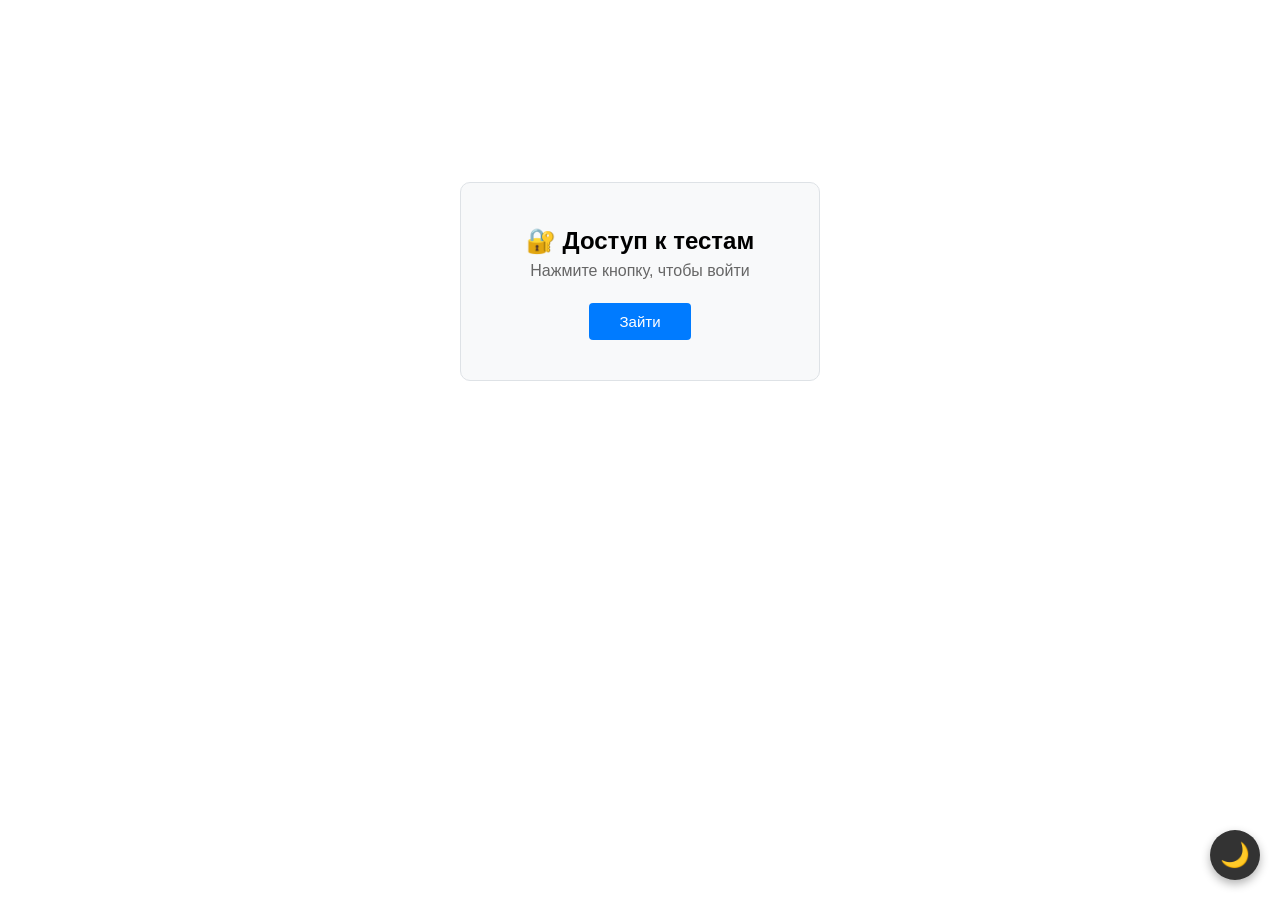
==== admin.html @ fc0feafe "fixed lil issue" ====
<!DOCTYPE html>
<html lang="ru">
<head>
    <meta charset="UTF-8">
    <!-- [НЕ УДАЛЯТЬ] viewport: без него медиа-запросы для телефона в style.css не сработают
         (в старой версии этой строки не было). -->
    <meta name="viewport" content="width=device-width, initial-scale=1">
    <title>Редактор дисциплин</title>
    <link rel="stylesheet" href="css/style.css">
    <!-- [НЕ УДАЛЯТЬ] применяет тему до отрисовки (нет белой вспышки). Ключ 'theme' = Quiz.config.KEYS.theme -->
    <script>try{if(localStorage.getItem('theme')==='dark')document.documentElement.setAttribute('data-theme','dark')}catch(e){}</script>
</head>
<body>
    <!-- [НЕ УДАЛЯТЬ] id="admin" — сюда admin.js рисует редактор -->
    <div class="container" id="admin" style="max-width:1100px"></div>

    <!-- [ПОРЯДОК ВАЖЕН] config → utils → store → theme → auth → скрипт страницы.
         Новый общий скрипт добавляйте ПОСЛЕ auth.js и ДО скрипта страницы. -->
    <script src="js/config.js"></script>
    <script src="js/utils.js"></script>
    <script src="js/store.js"></script>
    <script src="js/theme.js"></script>
    <script src="js/auth.js"></script>
    <script src="js/admin.js"></script>
</body>
</html>
---- css/style.css ----
/* =====================================================================
   css/style.css — единый стиль всех страниц.

   КАК ПОМЕНЯТЬ ЦВЕТА: правьте переменные в :root (светлая тема) и в
   [data-theme="dark"] (тёмная). Больше нигде цвета «вручную» не нужны.

   [БЫЛО В ОРИГИНАЛЕ → ИСПРАВЛЕНО]
   • Был глобальный селектор `button {...}`: КАЖДАЯ новая кнопка получала
     кружок-radio, ширину 100% и отступ 45px, и приходилось «отменять» это
     для навигации, сетки, выбора количества и т.д. (отсюда ~300 строк
     !important). Теперь кнопки получают вид только через классы:
     .btn (обычная кнопка), .answer (вариант ответа), .grid-question.
   • Тёмная тема — это не отдельные переопределения на каждый элемент,
     а смена значений переменных.

   [НЕ УДАЛЯТЬ / НЕ ПЕРЕИМЕНОВЫВАТЬ] классы, которые создаёт JS:
     .answer .multi .selected .correct .wrong .grid-question .current
     .answered-correct .answered-wrong .navigation-panel .question-block
     .theme-toggle-btn .toast .answer-row .q-item
   Если переименуете класс здесь — переименуйте и в js/quiz.js / admin.js.
   ===================================================================== */

:root {
  --bg: #ffffff;
  --text: #333333;
  --text-strong: #000000;
  --muted: #666666;
  --card: #f8f9fa;
  --card-hover: #e9ecef;
  --border: #dee2e6;
  --zebra: #f9f9f9;

  --primary: #007bff;
  --primary-hover: #0069d9;
  --secondary: #6c757d;
  --secondary-hover: #5a6268;
  --success: #28a745;
  --warning: #ffc107;
  --danger: #dc3545;

  --correct-bg: #d4edda;
  --correct-border: #c3e6cb;
  --correct-text: #155724;
  --wrong-bg: #f8d7da;
  --wrong-border: #f5c6cb;
  --wrong-text: #721c24;
  --selected-bg: #e3f2fd;
  --selected-accent: #2196f3;
  --current: #00bcd4;
  --grid-idle: #e0e0e0;
  --grid-ok: #4caf50;
  --grid-bad: #f44336;
  --input-bg: #ffffff;
  --shadow: 0 4px 6px rgba(0, 0, 0, 0.05);
}

[data-theme="dark"] {
  --bg: #121212;
  --text: #e0e0e0;
  --text-strong: #ffffff;
  --muted: #aaaaaa;
  --card: #1e1e1e;
  --card-hover: #2c2c2c;
  --border: #333333;
  --zebra: #252525;

  --correct-bg: #1b4d2e;
  --correct-border: #28a745;
  --correct-text: #d4edda;
  --wrong-bg: #5c1e23;
  --wrong-border: #dc3545;
  --wrong-text: #f8d7da;
  --selected-bg: #1a3b5c;
  --selected-accent: #4da3ff;
  --grid-idle: #333333;
  --input-bg: #2a2a2a;
  --shadow: 0 4px 6px rgba(0, 0, 0, 0.4);
}

/* ===== БАЗА ===== */
* { box-sizing: border-box; margin: 0; padding: 0; }

body {
  font-family: 'Segoe UI', Arial, sans-serif;
  background: var(--bg);
  color: var(--text);
  line-height: 1.5;
  min-height: 100vh;
}

.container { width: 100%; max-width: 900px; margin: 0 auto; padding: 20px; }

h1 { color: var(--text-strong); margin-bottom: 20px; }
h2 { color: var(--text-strong); }
a { color: var(--primary); }
.muted { color: var(--muted); }
.hidden { display: none !important; }

h2#categoryTitle {
  font-size: 24px; font-weight: 600; color: var(--text-strong);
  margin-bottom: 20px; padding-bottom: 10px; border-bottom: 1px solid var(--border);
}

/* ===== КНОПКИ (ТОЛЬКО через класс .btn) ===== */
.btn {
  display: inline-flex; align-items: center; justify-content: center; gap: 6px;
  padding: 10px 20px; font-size: 15px; font-family: inherit; cursor: pointer;
  background: var(--secondary); color: #fff;
  border: none; border-radius: 4px; transition: background 0.2s, opacity 0.2s;
  text-decoration: none; /* .btn бывает и на <a> */
}
.btn:hover:not(:disabled) { background: var(--secondary-hover); }
.btn:disabled { opacity: 0.5; cursor: not-allowed; }
.btn-primary { background: var(--primary); }
.btn-primary:hover:not(:disabled) { background: var(--primary-hover); }
.btn-success { background: var(--success); }
.btn-success:hover:not(:disabled) { background: #218838; }
.btn-warning { background: var(--warning); color: #000; }
.btn-warning:hover:not(:disabled) { background: #e0a800; }
.btn-danger { background: var(--danger); }
.btn-danger:hover:not(:disabled) { background: #bd2130; }
.btn-ghost { background: transparent; color: var(--text); border: 1px solid var(--border); }
.btn-ghost:hover:not(:disabled) { background: var(--card-hover); }
.btn-small { padding: 5px 10px; font-size: 13px; }
.btn-icon { padding: 6px 10px; }

/* ===== ГЛАВНАЯ ===== */
.categories {
  display: grid; gap: 15px;
  grid-template-columns: repeat(auto-fill, minmax(200px, 1fr));
}
.categories a {
  display: block; padding: 20px; text-align: center; text-decoration: none;
  background: var(--card); color: var(--text);
  border: 1px solid var(--border); border-radius: 4px; transition: background 0.2s;
}
.categories a:hover { background: var(--card-hover); }
.categories a small { display: block; margin-top: 6px; color: var(--muted); font-size: 12px; }

.info-block {
  margin-top: 30px; padding: 20px; border-radius: 10px;
  background: var(--card); border: 1px solid var(--border); color: var(--muted);
}
.info-block .btn { margin-top: 10px; margin-right: 8px; }

.auth-box {
  max-width: 360px; margin: 18vh auto 0; text-align: center; padding: 40px;
  border: 1px solid var(--border); border-radius: 10px; background: var(--card);
}
.auth-box .btn { margin-top: 20px; padding: 10px 30px; }

.badge {
  display: inline-block; padding: 3px 10px; border-radius: 15px;
  font-size: 12px; color: #fff; background: var(--success);
}
.badge-gray { background: var(--secondary); }
.badge-blue { background: var(--primary); }
.badge-orange { background: #fd7e14; }

.notice {
  padding: 10px 14px; margin: 0 0 15px; border-radius: 6px; font-size: 14px;
  background: #fff3cd; color: #664d03; border: 1px solid #ffecb5;
}
[data-theme="dark"] .notice { background: #3d3410; color: #ffe69c; border-color: #665a1a; }
.notice ul { margin: 6px 0 0 18px; }

/* ===== ТЕСТ: ВОПРОС ===== */
.question-block { margin-bottom: 30px; }
.question-block h3 { font-size: 18px; margin-bottom: 15px; font-weight: 500; color: var(--text-strong); }
.question-text { font-size: 18px; margin-bottom: 8px; color: var(--text); white-space: pre-wrap; }
.question-hint { font-size: 13px; color: var(--muted); margin-bottom: 15px; }

.count-picker { text-align: center; }
.count-picker .row { display: flex; gap: 10px; justify-content: center; flex-wrap: wrap; margin-top: 20px; }
.count-picker input[type="number"] { width: 110px; }

.answers {
  display: flex; flex-direction: column;
  border: 1px solid var(--border); border-radius: 8px; overflow: hidden;
}
/* Вариант ответа. Кружок (radio) или квадрат (multi) рисуется через ::before */
.answer {
  position: relative; display: block; width: 100%; min-height: 50px;
  padding: 12px 15px 12px 55px; text-align: left; font: inherit; font-size: 16px;
  color: var(--text); background: var(--bg); cursor: pointer;
  border: none; border-bottom: 1px solid var(--border);
  transition: background 0.2s;
}
.answer:last-child { border-bottom: none; }
.answer:nth-child(even) { background: var(--zebra); }
.answer:hover:not(:disabled) { background: var(--card-hover); }
.answer:disabled { cursor: default; }
.answer::before {
  content: ''; position: absolute; left: 15px; top: 50%; transform: translateY(-50%);
  width: 18px; height: 18px; border: 2px solid #999; border-radius: 50%;
  background: var(--bg); transition: all 0.2s;
}
.answer.multi::before { border-radius: 4px; }
.answer.selected { background: var(--selected-bg); }
.answer.selected::before {
  border-color: var(--selected-accent);
  box-shadow: inset 0 0 0 3px var(--bg); background: var(--selected-accent);
}
.answer.correct { background: var(--correct-bg) !important; color: var(--correct-text); }
.answer.correct::before { border-color: var(--success); background: var(--success); box-shadow: inset 0 0 0 3px var(--bg); }
.answer.wrong { background: var(--wrong-bg) !important; color: var(--wrong-text); }
.answer.wrong::before { border-color: var(--danger); background: var(--danger); }
/* disabled-кнопки в некоторых браузерах серят текст — возвращаем цвет */
.answer.correct:disabled { color: var(--correct-text); }
.answer.wrong:disabled { color: var(--wrong-text); }
.answer:disabled:not(.correct):not(.wrong) { color: var(--text); }

.explanation {
  margin-top: 15px; padding: 12px 15px; border-radius: 6px; font-size: 15px;
  background: var(--card); border-left: 4px solid var(--primary); white-space: pre-wrap;
}

/* ===== ТЕСТ: НАВИГАЦИЯ ===== */
.navigation-panel { display: flex; flex-wrap: wrap; gap: 10px; margin-top: 20px; }

.question-grid { margin-top: 30px; padding: 20px 0; border-top: 1px solid var(--border); }
.grid { display: flex; flex-wrap: wrap; gap: 5px; }
.grid-question {
  width: 35px; height: 35px; display: flex; align-items: center; justify-content: center;
  font: inherit; font-size: 14px; border: none; border-radius: 3px; cursor: pointer;
  background: var(--grid-idle); color: var(--muted); transition: background 0.2s;
}
.grid-question:hover { filter: brightness(0.92); }
.grid-question.answered-correct { background: var(--grid-ok); color: #fff; }
.grid-question.answered-wrong { background: var(--grid-bad); color: #fff; }
.grid-question.current { background: var(--current); color: #fff; font-weight: bold; }

/* ===== РЕЗУЛЬТАТЫ ===== */
.results-container {
  max-width: 600px; margin: 20px auto; padding: 30px;
  background: var(--card); border: 1px solid var(--border); border-radius: 8px; box-shadow: var(--shadow);
}
.results-title { text-align: center; font-size: 28px; margin-bottom: 20px; }
.stat-item {
  display: flex; justify-content: space-between; align-items: center; gap: 10px;
  padding: 15px; margin-bottom: 10px; border-radius: 4px;
  background: var(--bg); border: 1px solid var(--border); border-left: 4px solid var(--secondary);
}
.stat-item.correct { border-left-color: var(--success); }
.stat-item.wrong { border-left-color: var(--danger); }
.stat-item.total { border-left-color: var(--primary); font-weight: bold; margin-bottom: 20px; }
.stat-value { font-size: 18px; color: var(--text-strong); }
.results-actions { display: flex; gap: 10px; justify-content: center; margin-top: 30px; flex-wrap: wrap; }

.review { margin-top: 25px; }
.review details { margin-bottom: 8px; border: 1px solid var(--border); border-radius: 6px; background: var(--bg); }
.review summary { padding: 10px 14px; cursor: pointer; }
.review .review-body { padding: 0 14px 12px; font-size: 14px; }
.review .ok { color: var(--success); }
.review .bad { color: var(--danger); }

/* ===== АДМИНКА ===== */
.admin-layout { display: grid; grid-template-columns: 280px 1fr; gap: 20px; align-items: start; }
.panel { background: var(--card); border: 1px solid var(--border); border-radius: 8px; padding: 16px; margin-bottom: 16px; }
.panel h3 { margin-bottom: 10px; font-size: 16px; color: var(--text-strong); }
.toolbar { display: flex; flex-wrap: wrap; gap: 8px; margin-bottom: 16px; align-items: center; }

.disc-item {
  display: block; width: 100%; text-align: left; font: inherit; cursor: pointer;
  padding: 10px 12px; margin-bottom: 6px; border-radius: 6px;
  background: var(--bg); color: var(--text); border: 1px solid var(--border);
}
.disc-item:hover { background: var(--card-hover); }
.disc-item.active { border-color: var(--primary); box-shadow: inset 3px 0 0 var(--primary); }
.disc-item small { display: block; color: var(--muted); }

label.field { display: block; margin-bottom: 10px; font-size: 14px; color: var(--muted); }
label.field > input, label.field > textarea { margin-top: 4px; }
input[type="text"], input[type="number"], textarea, select {
  width: 100%; padding: 8px 10px; font: inherit; font-size: 15px;
  color: var(--text); background: var(--input-bg);
  border: 1px solid var(--border); border-radius: 4px;
}
textarea { resize: vertical; min-height: 60px; }
input:focus, textarea:focus, select:focus { outline: 2px solid var(--primary); outline-offset: 0; }

.answer-row { display: flex; gap: 8px; align-items: center; margin-bottom: 8px; }
.answer-row input[type="checkbox"] { width: 20px; height: 20px; flex: none; cursor: pointer; }
.form-errors { color: var(--danger); font-size: 14px; margin: 8px 0; }
.form-errors:empty { display: none; }
.hint { font-size: 13px; color: var(--muted); margin: 6px 0 10px; }

.q-item { display: flex; gap: 8px; align-items: flex-start; padding: 8px 0; border-bottom: 1px solid var(--border); }
.q-item:last-child { border-bottom: none; }
.q-item details { flex: 1; min-width: 0; }
.q-item summary { cursor: pointer; overflow-wrap: anywhere; }
.q-item ul { margin: 6px 0 0 20px; font-size: 14px; }
.q-item li.is-correct { color: var(--success); font-weight: 600; }
.q-num { color: var(--muted); min-width: 34px; text-align: right; font-size: 13px; padding-top: 2px; }

textarea.mono { font-family: Consolas, 'Courier New', monospace; font-size: 14px; min-height: 160px; }
details.panel > summary { cursor: pointer; font-weight: 600; color: var(--text-strong); }
details.panel[open] > summary { margin-bottom: 10px; }

.toast {
  position: fixed; left: 20px; bottom: 20px; max-width: 80vw; z-index: 10000;
  padding: 12px 18px; border-radius: 6px; color: #fff; background: #333; box-shadow: var(--shadow);
}
.toast.error { background: var(--danger); }
.toast.ok { background: var(--success); }

/* ===== КНОПКА ТЕМЫ ===== */
.theme-toggle-btn {
  position: fixed; bottom: 20px; right: 20px; z-index: 9999;
  width: 50px; height: 50px; border-radius: 50%; border: none; cursor: pointer;
  display: flex; align-items: center; justify-content: center; font-size: 24px;
  background: #333; color: #fff; box-shadow: 0 4px 10px rgba(0, 0, 0, 0.3);
  transition: transform 0.2s;
}
.theme-toggle-btn:hover { transform: scale(1.1); }
[data-theme="dark"] .theme-toggle-btn { background: #f0f0f0; color: #333; }

/* ===== МОБИЛЬНЫЕ ===== */
@media (max-width: 768px) {
  .container { padding: 14px; }
  .admin-layout { grid-template-columns: 1fr; }
  .answer { padding: 12px 12px 12px 45px; font-size: 15px; }
  .navigation-panel { display: grid; grid-template-columns: 1fr 1fr; gap: 8px; }
  .navigation-panel .finish-btn, .navigation-panel .home-btn { grid-column: span 2; }
  .grid { display: grid; grid-template-columns: repeat(auto-fill, minmax(45px, 1fr)); }
  .grid-question { width: 100%; height: 40px; }
  .results-container { padding: 18px; }
}
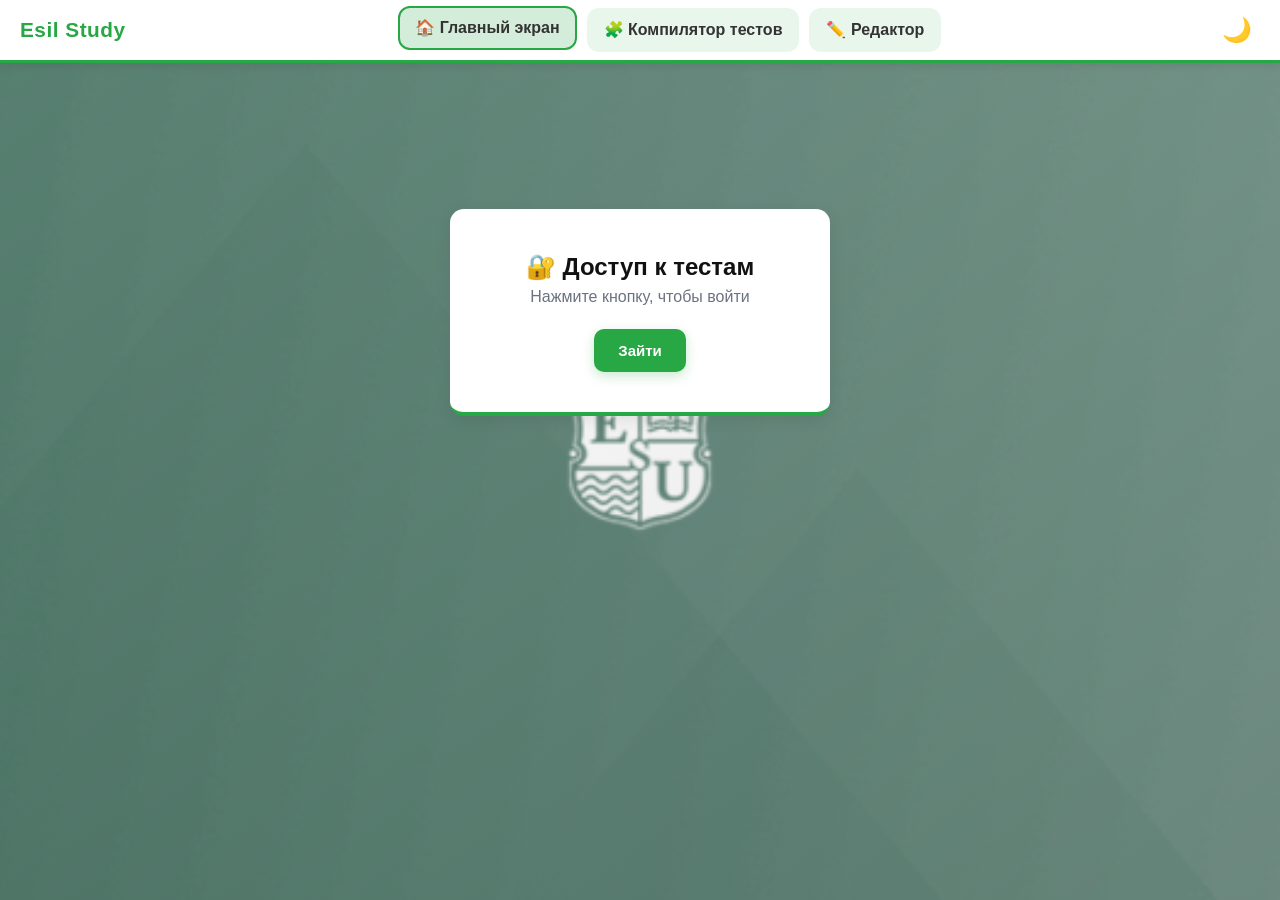
==== commit 526a3bcb: "полное изменения" ====
--- a/admin.html
+++ b/admin.html
@@ -6,6 +6,7 @@
          (в старой версии этой строки не было). -->
     <meta name="viewport" content="width=device-width, initial-scale=1">
     <title>Редактор дисциплин</title>
+    <link rel="icon" href="data:,">
     <link rel="stylesheet" href="css/style.css">
     <!-- [НЕ УДАЛЯТЬ] применяет тему до отрисовки (нет белой вспышки). Ключ 'theme' = Quiz.config.KEYS.theme -->
     <script>try{if(localStorage.getItem('theme')==='dark')document.documentElement.setAttribute('data-theme','dark')}catch(e){}</script>
@@ -14,11 +15,12 @@
     <!-- [НЕ УДАЛЯТЬ] id="admin" — сюда admin.js рисует редактор -->
     <div class="container" id="admin" style="max-width:1100px"></div>
 
-    <!-- [ПОРЯДОК ВАЖЕН] config → utils → store → theme → auth → скрипт страницы.
+    <!-- [ПОРЯДОК ВАЖЕН] config → utils → store → layout → theme → auth → скрипт страницы.
          Новый общий скрипт добавляйте ПОСЛЕ auth.js и ДО скрипта страницы. -->
     <script src="js/config.js"></script>
     <script src="js/utils.js"></script>
     <script src="js/store.js"></script>
+    <script src="js/layout.js"></script>
     <script src="js/theme.js"></script>
     <script src="js/auth.js"></script>
     <script src="js/admin.js"></script>
--- a/css/style.css
+++ b/css/style.css
@@ -1,37 +1,35 @@
 /* =====================================================================
-   css/style.css — единый стиль всех страниц.
+   css/style.css — единый стиль всех страниц («старый» зелёный дизайн Esil Study).
 
    КАК ПОМЕНЯТЬ ЦВЕТА: правьте переменные в :root (светлая тема) и в
    [data-theme="dark"] (тёмная). Больше нигде цвета «вручную» не нужны.
 
-   [БЫЛО В ОРИГИНАЛЕ → ИСПРАВЛЕНО]
-   • Был глобальный селектор `button {...}`: КАЖДАЯ новая кнопка получала
-     кружок-radio, ширину 100% и отступ 45px, и приходилось «отменять» это
-     для навигации, сетки, выбора количества и т.д. (отсюда ~300 строк
-     !important). Теперь кнопки получают вид только через классы:
-     .btn (обычная кнопка), .answer (вариант ответа), .grid-question.
-   • Тёмная тема — это не отдельные переопределения на каждый элемент,
-     а смена значений переменных.
-
    [НЕ УДАЛЯТЬ / НЕ ПЕРЕИМЕНОВЫВАТЬ] классы, которые создаёт JS:
      .answer .multi .selected .correct .wrong .grid-question .current
-     .answered-correct .answered-wrong .navigation-panel .question-block
-     .theme-toggle-btn .toast .answer-row .q-item
-   Если переименуете класс здесь — переименуйте и в js/quiz.js / admin.js.
+     .answered-correct .answered-wrong .answered .navigation-panel
+     .question-block .toast .answer-row .q-item .hot-bar .timer-bar
+   Если переименуете класс здесь — переименуйте и в js/*.js.
    ===================================================================== */
 
 :root {
-  --bg: #ffffff;
+  --primary-green: #28a745;
+  --dark-green: #1e7e34;
+  --light-green: #e8f5e9;
+
+  --bg: #f8f9fa;
+  --header-bg: #ffffff;
   --text: #333333;
-  --text-strong: #000000;
-  --muted: #666666;
-  --card: #f8f9fa;
-  --card-hover: #e9ecef;
-  --border: #dee2e6;
-  --zebra: #f9f9f9;
-
-  --primary: #007bff;
-  --primary-hover: #0069d9;
+  --text-strong: #111111;
+  --muted: #6b7280;
+  --card: #ffffff;
+  --card-hover: #e8f5e9;
+  --border: rgba(0, 0, 0, 0.1);
+  --zebra: #ffffff;
+  --input-bg: #ffffff;
+  --shadow: 0 4px 15px rgba(0, 0, 0, 0.08);
+
+  --primary: var(--primary-green);
+  --primary-hover: var(--dark-green);
   --secondary: #6c757d;
   --secondary-hover: #5a6268;
   --success: #28a745;
@@ -39,42 +37,38 @@
   --danger: #dc3545;
 
   --correct-bg: #d4edda;
-  --correct-border: #c3e6cb;
   --correct-text: #155724;
   --wrong-bg: #f8d7da;
-  --wrong-border: #f5c6cb;
   --wrong-text: #721c24;
   --selected-bg: #e3f2fd;
   --selected-accent: #2196f3;
-  --current: #00bcd4;
-  --grid-idle: #e0e0e0;
-  --grid-ok: #4caf50;
-  --grid-bad: #f44336;
-  --input-bg: #ffffff;
-  --shadow: 0 4px 6px rgba(0, 0, 0, 0.05);
+  --answered: #2196f3;
+  --current: #28a745;
+  --grid-idle: #ffffff;
+  --box-opacity: 1;
 }
 
 [data-theme="dark"] {
   --bg: #121212;
+  --header-bg: #1a1a1a;
   --text: #e0e0e0;
   --text-strong: #ffffff;
-  --muted: #aaaaaa;
+  --muted: #a0a0a0;
   --card: #1e1e1e;
-  --card-hover: #2c2c2c;
-  --border: #333333;
-  --zebra: #252525;
+  --card-hover: #2a3d2e;
+  --border: rgba(255, 255, 255, 0.1);
+  --zebra: #1e1e1e;
+  --input-bg: #2a2a2a;
+  --light-green: #1e3a2a;
+  --shadow: 0 4px 15px rgba(0, 0, 0, 0.4);
 
   --correct-bg: #1b4d2e;
-  --correct-border: #28a745;
   --correct-text: #d4edda;
   --wrong-bg: #5c1e23;
-  --wrong-border: #dc3545;
   --wrong-text: #f8d7da;
   --selected-bg: #1a3b5c;
   --selected-accent: #4da3ff;
-  --grid-idle: #333333;
-  --input-bg: #2a2a2a;
-  --shadow: 0 4px 6px rgba(0, 0, 0, 0.4);
+  --grid-idle: #252525;
 }
 
 /* ===== БАЗА ===== */
@@ -82,247 +76,386 @@
 
 body {
   font-family: 'Segoe UI', Arial, sans-serif;
-  background: var(--bg);
-  color: var(--text);
-  line-height: 1.5;
-  min-height: 100vh;
-}
-
-.container { width: 100%; max-width: 900px; margin: 0 auto; padding: 20px; }
+  background-color: var(--bg);
+  background-image: linear-gradient(to bottom right, rgba(255,255,255,0.1), rgba(0,0,0,0.1)), url('../esil-600x369.png');
+  background-size: cover; background-position: center; background-attachment: fixed;
+  color: var(--text); line-height: 1.5; min-height: 100vh;
+  display: flex; flex-direction: column;
+  transition: background-color 0.4s, color 0.4s;
+}
+[data-theme="dark"] body {
+  background-image: linear-gradient(rgba(18,18,18,0.88), rgba(18,18,18,0.88)), url('../esil-600x369.png');
+}
+
+.container { width: 100%; max-width: 900px; margin: 0 auto; padding: 20px; flex: 1; }
 
 h1 { color: var(--text-strong); margin-bottom: 20px; }
 h2 { color: var(--text-strong); }
-a { color: var(--primary); }
+a { color: var(--primary-green); }
 .muted { color: var(--muted); }
 .hidden { display: none !important; }
-
-h2#categoryTitle {
-  font-size: 24px; font-weight: 600; color: var(--text-strong);
-  margin-bottom: 20px; padding-bottom: 10px; border-bottom: 1px solid var(--border);
-}
+@keyframes fadeIn { from { opacity: 0; transform: translateY(12px); } to { opacity: 1; transform: none; } }
+.fade-in { animation: fadeIn 0.4s ease-out; }
+
+/* ===== ШАПКА (hot-bar) — создаётся js/layout.js ===== */
+.hot-bar {
+  position: sticky; top: 0; z-index: 1000;
+  display: flex; align-items: center; justify-content: space-between; flex-wrap: wrap; gap: 12px;
+  min-height: 60px; padding: 8px 20px;
+  background: var(--header-bg); border-bottom: 3px solid var(--primary-green);
+  box-shadow: 0 2px 10px rgba(0, 0, 0, 0.1);
+}
+.logo-area { font-weight: bold; font-size: 1.3rem; letter-spacing: 0.5px; color: var(--primary-green); text-decoration: none; }
+.top-nav-links { display: flex; flex: 1; flex-wrap: wrap; gap: 10px; justify-content: center; align-items: center; }
+.nav-btn-text {
+  display: inline-block; padding: 8px 15px; border-radius: 12px; border: 2px solid transparent;
+  background: rgba(40, 167, 69, 0.1); color: var(--text); text-decoration: none;
+  font-size: 1rem; font-weight: 600; transition: all 0.25s ease;
+}
+.nav-btn-text:hover, .nav-btn-text.active {
+  background: rgba(40, 167, 69, 0.2); border-color: var(--primary-green); transform: translateY(-2px);
+}
+.nav-actions { display: flex; align-items: center; gap: 10px; }
+.nav-btn {
+  background: transparent; border: none; cursor: pointer; font-size: 1.5rem; padding: 8px; border-radius: 10px;
+  display: flex; align-items: center; justify-content: center; color: var(--text);
+  transition: transform 0.3s cubic-bezier(0.175, 0.885, 0.32, 1.275), background-color 0.3s;
+}
+.nav-btn:hover { background: var(--light-green); transform: translateY(-3px); }
 
 /* ===== КНОПКИ (ТОЛЬКО через класс .btn) ===== */
 .btn {
   display: inline-flex; align-items: center; justify-content: center; gap: 6px;
-  padding: 10px 20px; font-size: 15px; font-family: inherit; cursor: pointer;
-  background: var(--secondary); color: #fff;
-  border: none; border-radius: 4px; transition: background 0.2s, opacity 0.2s;
-  text-decoration: none; /* .btn бывает и на <a> */
-}
-.btn:hover:not(:disabled) { background: var(--secondary-hover); }
+  padding: 11px 22px; font-size: 15px; font-weight: 600; font-family: inherit; cursor: pointer;
+  background: var(--secondary); color: #fff; border: 2px solid transparent; border-radius: 10px;
+  text-decoration: none; transition: all 0.2s ease;
+}
+.btn:hover:not(:disabled) { background: var(--secondary-hover); transform: translateY(-2px); }
 .btn:disabled { opacity: 0.5; cursor: not-allowed; }
-.btn-primary { background: var(--primary); }
-.btn-primary:hover:not(:disabled) { background: var(--primary-hover); }
-.btn-success { background: var(--success); }
-.btn-success:hover:not(:disabled) { background: #218838; }
-.btn-warning { background: var(--warning); color: #000; }
-.btn-warning:hover:not(:disabled) { background: #e0a800; }
+.btn-primary, .btn-success { background: var(--primary-green); box-shadow: 0 4px 12px rgba(40, 167, 69, 0.25); }
+.btn-primary:hover:not(:disabled), .btn-success:hover:not(:disabled) { background: var(--dark-green); }
+.btn-warning { background: #dc3545; color: #fff; }
+.btn-warning:hover:not(:disabled) { background: #bd2130; }
 .btn-danger { background: var(--danger); }
 .btn-danger:hover:not(:disabled) { background: #bd2130; }
-.btn-ghost { background: transparent; color: var(--text); border: 1px solid var(--border); }
-.btn-ghost:hover:not(:disabled) { background: var(--card-hover); }
-.btn-small { padding: 5px 10px; font-size: 13px; }
+.btn-ghost { background: var(--card); color: var(--text); border-color: var(--border); }
+.btn-ghost:hover:not(:disabled) { background: var(--card-hover); border-color: var(--primary-green); }
+.btn-small { padding: 5px 10px; font-size: 13px; border-radius: 8px; }
 .btn-icon { padding: 6px 10px; }
-
-/* ===== ГЛАВНАЯ ===== */
-.categories {
-  display: grid; gap: 15px;
-  grid-template-columns: repeat(auto-fill, minmax(200px, 1fr));
-}
-.categories a {
-  display: block; padding: 20px; text-align: center; text-decoration: none;
-  background: var(--card); color: var(--text);
-  border: 1px solid var(--border); border-radius: 4px; transition: background 0.2s;
-}
-.categories a:hover { background: var(--card-hover); }
-.categories a small { display: block; margin-top: 6px; color: var(--muted); font-size: 12px; }
-
-.info-block {
-  margin-top: 30px; padding: 20px; border-radius: 10px;
-  background: var(--card); border: 1px solid var(--border); color: var(--muted);
-}
+.btn-big { padding: 14px 40px; font-size: 1.05rem; border-radius: 30px; }
+
+/* ===== КАРТОЧКИ ===== */
+.info-card, .info-block, .panel, .auth-box {
+  background: var(--card); border-radius: 14px; box-shadow: var(--shadow); color: var(--text);
+  border-bottom: 4px solid var(--primary-green);
+}
+.info-card { padding: 25px 30px; margin-bottom: 20px; }
+.info-block { margin-top: 24px; padding: 20px; color: var(--muted); }
 .info-block .btn { margin-top: 10px; margin-right: 8px; }
-
-.auth-box {
-  max-width: 360px; margin: 18vh auto 0; text-align: center; padding: 40px;
-  border: 1px solid var(--border); border-radius: 10px; background: var(--card);
-}
-.auth-box .btn { margin-top: 20px; padding: 10px 30px; }
-
-.badge {
-  display: inline-block; padding: 3px 10px; border-radius: 15px;
-  font-size: 12px; color: #fff; background: var(--success);
-}
+.auth-box { max-width: 380px; margin: 14vh auto 0; text-align: center; padding: 40px; }
+.auth-box .btn { margin-top: 20px; }
+.main-title { font-size: 2.4rem; color: var(--primary-green); margin-bottom: 6px; }
+
+.badge { display: inline-block; padding: 3px 12px; border-radius: 15px; font-size: 12px; color: #fff; background: var(--primary-green); }
 .badge-gray { background: var(--secondary); }
-.badge-blue { background: var(--primary); }
+.badge-blue { background: #2196f3; }
 .badge-orange { background: #fd7e14; }
 
 .notice {
-  padding: 10px 14px; margin: 0 0 15px; border-radius: 6px; font-size: 14px;
+  padding: 10px 14px; margin: 0 0 15px; border-radius: 10px; font-size: 14px;
   background: #fff3cd; color: #664d03; border: 1px solid #ffecb5;
 }
 [data-theme="dark"] .notice { background: #3d3410; color: #ffe69c; border-color: #665a1a; }
 .notice ul { margin: 6px 0 0 18px; }
 
-/* ===== ТЕСТ: ВОПРОС ===== */
-.question-block { margin-bottom: 30px; }
-.question-block h3 { font-size: 18px; margin-bottom: 15px; font-weight: 500; color: var(--text-strong); }
-.question-text { font-size: 18px; margin-bottom: 8px; color: var(--text); white-space: pre-wrap; }
-.question-hint { font-size: 13px; color: var(--muted); margin-bottom: 15px; }
-
-.count-picker { text-align: center; }
-.count-picker .row { display: flex; gap: 10px; justify-content: center; flex-wrap: wrap; margin-top: 20px; }
-.count-picker input[type="number"] { width: 110px; }
-
-.answers {
-  display: flex; flex-direction: column;
-  border: 1px solid var(--border); border-radius: 8px; overflow: hidden;
-}
-/* Вариант ответа. Кружок (radio) или квадрат (multi) рисуется через ::before */
+/* ===== ГЛАВНАЯ: карточки дисциплин ===== */
+.categories { display: grid; gap: 15px; margin-top: 10px; }
+.categories a {
+  display: block; padding: 20px; text-decoration: none; font-weight: 500; font-size: 1.1rem; text-align: left;
+  background: var(--card); color: var(--text); border-left: 5px solid var(--primary-green);
+  border-radius: 15px; box-shadow: var(--shadow); transition: all 0.25s ease;
+}
+.categories a:hover { transform: translateX(10px) translateY(-2px); background: var(--card-hover); }
+.categories a small { display: block; margin-top: 4px; color: var(--muted); font-size: 13px; font-weight: 400; }
+
+/* ===== ТЕСТ: оболочка и настройки ===== */
+#quiz-wrapper { transition: background 0.3s; }
+#quiz-wrapper.layout-left .container { max-width: 100%; margin: 0; }
+#quiz-wrapper.bg-full { background: var(--card); }
+#quiz-wrapper .question-block, #quiz-wrapper .results-container,
+#quiz-wrapper .question-grid, #quiz-wrapper .timer-bar { opacity: var(--box-opacity); }
+
+h2#categoryTitle {
+  font-size: 24px; font-weight: 600; color: var(--primary-green);
+  margin-bottom: 20px; padding: 18px 24px; background: var(--card); border-radius: 14px;
+  box-shadow: var(--shadow); border-bottom: 4px solid var(--primary-green);
+}
+
+.question-block {
+  background: var(--card); border-radius: 14px; padding: 25px; margin-bottom: 20px;
+  box-shadow: var(--shadow); border-left: 4px solid var(--primary-green);
+}
+.question-block h3 {
+  font-size: 14px; margin-bottom: 12px; font-weight: 500; opacity: 0.6;
+  text-transform: uppercase; letter-spacing: 0.5px; color: var(--text);
+}
+.question-text { font-size: 18px; margin-bottom: 18px; font-weight: 500; line-height: 1.6; color: var(--text); white-space: pre-wrap; }
+.question-hint { font-size: 13px; color: var(--muted); margin: -8px 0 14px; }
+
+.setup-title { margin-bottom: 16px; }
+.setup-label { margin: 0 0 10px; font-weight: 600; }
+.setup-section { margin-top: 22px; padding-top: 20px; border-top: 1px solid var(--border); }
+.setup-row { display: flex; flex-wrap: wrap; gap: 10px; align-items: center; }
+.setup-size-btn, .setup-time-btn {
+  padding: 11px 20px; border: 2px solid var(--border); border-radius: 10px;
+  background: var(--card); color: var(--text); font: inherit; font-size: 0.95rem; font-weight: 600;
+  cursor: pointer; transition: all 0.2s ease;
+}
+.setup-time-btn { padding: 7px 14px; font-size: 0.85rem; border-radius: 8px; }
+.setup-size-btn:hover, .setup-time-btn:hover { border-color: var(--primary-green); background: var(--card-hover); transform: translateY(-2px); }
+.setup-size-btn.active, .setup-time-btn.active {
+  background: var(--primary-green); color: #fff; border-color: var(--primary-green);
+  box-shadow: 0 4px 12px rgba(40, 167, 69, 0.3);
+}
+.setup-custom input[type="number"] { width: 170px; }
+.setup-check { display: flex; align-items: flex-start; gap: 10px; cursor: pointer; }
+.setup-check input { width: 20px; height: 20px; margin-top: 2px; flex: none; accent-color: var(--primary-green); cursor: pointer; }
+.setup-check small { display: block; color: var(--muted); font-size: 13px; margin-top: 2px; }
+.setup-sub { margin-top: 14px; padding-left: 30px; }
+.time-value { font-size: 1.2rem; font-weight: 700; color: var(--primary-green); min-width: 70px; }
+input[type="range"] { accent-color: var(--primary-green); width: 220px; max-width: 100%; }
+.setup-start { margin-top: 26px; }
+.exam-box { margin-top: 16px; padding: 14px 16px; border-radius: 12px; background: var(--light-green); border: 2px dashed var(--primary-green); }
+
+/* ===== ТАЙМЕР-БАР ===== */
+.timer-bar {
+  position: sticky; top: 70px; z-index: 900;
+  display: flex; align-items: center; flex-wrap: wrap; gap: 10px;
+  background: var(--card); border: 2px solid var(--primary-green); border-radius: 10px;
+  padding: 10px 18px; margin-bottom: 16px; box-shadow: var(--shadow);
+  font-size: 1.2rem; font-weight: 700; font-family: 'Courier New', monospace;
+}
+.timer-bar .mode-badge {
+  font-family: 'Segoe UI', Arial, sans-serif; font-size: 0.8rem; font-weight: 700;
+  padding: 3px 10px; border-radius: 12px; background: #fd7e14; color: #fff;
+}
+.timer-bar .timer-sep { color: var(--primary-green); font-weight: 300; }
+.timer-bar .timer-total { opacity: 0.6; }
+.timer-bar .timer-left { color: var(--primary-green); transition: color 0.5s; }
+.timer-bar .timer-left.warn { color: #e0a800; }
+.timer-bar .timer-left.danger { color: #dc3545; }
+.timer-bar .timer-note { margin-left: auto; font-family: 'Segoe UI', Arial, sans-serif; font-size: 0.85rem; font-weight: 500; color: var(--muted); }
+.timer-bar.expired { border-color: #dc3545; background: rgba(220, 53, 69, 0.08); }
+
+/* ===== ВАРИАНТЫ ОТВЕТОВ ===== */
+.answers { display: flex; flex-direction: column; gap: 10px; }
 .answer {
-  position: relative; display: block; width: 100%; min-height: 50px;
-  padding: 12px 15px 12px 55px; text-align: left; font: inherit; font-size: 16px;
-  color: var(--text); background: var(--bg); cursor: pointer;
-  border: none; border-bottom: 1px solid var(--border);
-  transition: background 0.2s;
-}
-.answer:last-child { border-bottom: none; }
-.answer:nth-child(even) { background: var(--zebra); }
-.answer:hover:not(:disabled) { background: var(--card-hover); }
+  position: relative; display: block; width: 100%; min-height: 54px;
+  padding: 14px 20px 14px 56px; text-align: left; font: inherit; font-size: 1rem;
+  color: var(--text); background: var(--card); cursor: pointer;
+  border: 2px solid var(--border); border-radius: 10px; transition: all 0.2s ease;
+}
+.answer::before {
+  content: ''; position: absolute; left: 18px; top: 50%; transform: translateY(-50%);
+  width: 18px; height: 18px; border: 2px solid #999; border-radius: 50%; background: var(--card); transition: all 0.2s;
+}
+.answer.multi::before { border-radius: 4px; }
+.answer:hover:not(:disabled) { background: var(--card-hover); border-color: var(--primary-green); transform: translateX(4px); }
 .answer:disabled { cursor: default; }
-.answer::before {
-  content: ''; position: absolute; left: 15px; top: 50%; transform: translateY(-50%);
-  width: 18px; height: 18px; border: 2px solid #999; border-radius: 50%;
-  background: var(--bg); transition: all 0.2s;
-}
-.answer.multi::before { border-radius: 4px; }
-.answer.selected { background: var(--selected-bg); }
-.answer.selected::before {
-  border-color: var(--selected-accent);
-  box-shadow: inset 0 0 0 3px var(--bg); background: var(--selected-accent);
-}
-.answer.correct { background: var(--correct-bg) !important; color: var(--correct-text); }
-.answer.correct::before { border-color: var(--success); background: var(--success); box-shadow: inset 0 0 0 3px var(--bg); }
-.answer.wrong { background: var(--wrong-bg) !important; color: var(--wrong-text); }
-.answer.wrong::before { border-color: var(--danger); background: var(--danger); }
-/* disabled-кнопки в некоторых браузерах серят текст — возвращаем цвет */
-.answer.correct:disabled { color: var(--correct-text); }
-.answer.wrong:disabled { color: var(--wrong-text); }
-.answer:disabled:not(.correct):not(.wrong) { color: var(--text); }
-
+.answer.selected { background: var(--selected-bg); border-color: var(--selected-accent); }
+.answer.selected::before { border-color: var(--selected-accent); background: var(--selected-accent); box-shadow: inset 0 0 0 3px var(--card); }
+.answer.correct { background: var(--correct-bg) !important; border-color: #28a745 !important; color: var(--correct-text) !important; font-weight: 600; }
+.answer.correct::before { border-color: #28a745; background: #28a745; box-shadow: inset 0 0 0 3px var(--correct-bg); }
+.answer.wrong { background: var(--wrong-bg) !important; border-color: #dc3545 !important; color: var(--wrong-text) !important; }
+.answer.wrong::before { border-color: #dc3545; background: #dc3545; box-shadow: inset 0 0 0 3px var(--wrong-bg); }
+.answer:disabled:not(.correct):not(.wrong):not(.selected) { color: var(--text); }
+.answer.locked { opacity: 0.75; }
+
+.confirm-row { margin-top: 14px; }
 .explanation {
-  margin-top: 15px; padding: 12px 15px; border-radius: 6px; font-size: 15px;
-  background: var(--card); border-left: 4px solid var(--primary); white-space: pre-wrap;
-}
-
-/* ===== ТЕСТ: НАВИГАЦИЯ ===== */
-.navigation-panel { display: flex; flex-wrap: wrap; gap: 10px; margin-top: 20px; }
-
-.question-grid { margin-top: 30px; padding: 20px 0; border-top: 1px solid var(--border); }
-.grid { display: flex; flex-wrap: wrap; gap: 5px; }
+  margin-top: 15px; padding: 12px 15px; border-radius: 8px; font-size: 15px;
+  background: var(--light-green); border-left: 4px solid var(--primary-green); white-space: pre-wrap;
+}
+
+/* ===== НАВИГАЦИЯ ===== */
+.navigation-panel { display: flex; flex-wrap: wrap; gap: 10px; margin: 0 0 16px; }
+.navigation-panel .btn { background: var(--card); color: var(--text); border-color: var(--border); }
+.navigation-panel .btn:hover:not(:disabled) { background: var(--card-hover); border-color: var(--primary-green); }
+.navigation-panel .btn.finish-btn { background: var(--primary-green); color: #fff; border-color: var(--primary-green); }
+.navigation-panel .btn.finish-btn:hover:not(:disabled) { background: var(--dark-green); }
+.navigation-panel .btn.btn-warning { background: #dc3545; color: #fff; border-color: #dc3545; }
+.navigation-panel .btn.btn-warning:hover:not(:disabled) { background: #bd2130; }
+
+.question-grid-label { font-size: 11px; font-weight: 700; text-transform: uppercase; letter-spacing: 1px; opacity: 0.5; margin: 6px 0 8px; }
+.question-grid { padding: 16px; margin-bottom: 20px; background: var(--card); border-radius: 12px; box-shadow: var(--shadow); }
+.grid { display: flex; flex-wrap: wrap; gap: 8px; }
 .grid-question {
-  width: 35px; height: 35px; display: flex; align-items: center; justify-content: center;
-  font: inherit; font-size: 14px; border: none; border-radius: 3px; cursor: pointer;
-  background: var(--grid-idle); color: var(--muted); transition: background 0.2s;
-}
-.grid-question:hover { filter: brightness(0.92); }
-.grid-question.answered-correct { background: var(--grid-ok); color: #fff; }
-.grid-question.answered-wrong { background: var(--grid-bad); color: #fff; }
-.grid-question.current { background: var(--current); color: #fff; font-weight: bold; }
+  width: 38px; height: 38px; display: flex; align-items: center; justify-content: center; flex-shrink: 0;
+  font: inherit; font-size: 13px; font-weight: 600; cursor: pointer;
+  border: 2px solid var(--border); border-radius: 8px; background: var(--grid-idle); color: var(--text);
+  transition: all 0.2s ease;
+}
+.grid-question:hover { transform: scale(1.12); border-color: var(--primary-green); }
+.grid-question.answered { background: var(--answered); border-color: var(--answered); color: #fff; }
+.grid-question.answered-correct { background: #28a745; border-color: #28a745; color: #fff; }
+.grid-question.answered-wrong { background: #dc3545; border-color: #dc3545; color: #fff; }
+.grid-question.current { border-color: var(--primary-green); box-shadow: 0 0 0 3px rgba(40, 167, 69, 0.35); }
+.grid-question.current:not(.answered):not(.answered-correct):not(.answered-wrong) { background: var(--light-green); color: var(--dark-green); }
+[data-theme="dark"] .grid-question.current:not(.answered):not(.answered-correct):not(.answered-wrong) { color: #fff; }
+.grid-question.skipped { border-color: #ffc107; }
+.grid-question.static { cursor: default; }
+.grid-question.static:hover { transform: none; }
 
 /* ===== РЕЗУЛЬТАТЫ ===== */
 .results-container {
-  max-width: 600px; margin: 20px auto; padding: 30px;
-  background: var(--card); border: 1px solid var(--border); border-radius: 8px; box-shadow: var(--shadow);
-}
-.results-title { text-align: center; font-size: 28px; margin-bottom: 20px; }
+  max-width: 760px; margin: 0 auto 20px; padding: 32px;
+  background: var(--card); border-radius: 14px; box-shadow: var(--shadow); border-top: 5px solid var(--primary-green);
+}
+.results-emoji { font-size: 3rem; text-align: center; }
+.results-title { text-align: center; font-size: 28px; margin-bottom: 6px; }
+.results-percent { text-align: center; font-size: 3.4rem; font-weight: bold; color: var(--primary-green); margin: 10px 0 18px; }
+.results-alert { text-align: center; color: #dc3545; font-weight: 700; margin-bottom: 8px; }
 .stat-item {
   display: flex; justify-content: space-between; align-items: center; gap: 10px;
-  padding: 15px; margin-bottom: 10px; border-radius: 4px;
-  background: var(--bg); border: 1px solid var(--border); border-left: 4px solid var(--secondary);
-}
-.stat-item.correct { border-left-color: var(--success); }
-.stat-item.wrong { border-left-color: var(--danger); }
-.stat-item.total { border-left-color: var(--primary); font-weight: bold; margin-bottom: 20px; }
-.stat-value { font-size: 18px; color: var(--text-strong); }
-.results-actions { display: flex; gap: 10px; justify-content: center; margin-top: 30px; flex-wrap: wrap; }
-
-.review { margin-top: 25px; }
-.review details { margin-bottom: 8px; border: 1px solid var(--border); border-radius: 6px; background: var(--bg); }
-.review summary { padding: 10px 14px; cursor: pointer; }
+  padding: 14px 16px; margin-bottom: 10px; border-radius: 8px;
+  background: var(--bg); border: 1px solid var(--border); border-left: 5px solid var(--secondary);
+}
+.stat-item.correct { border-left-color: var(--primary-green); }
+.stat-item.wrong { border-left-color: #dc3545; }
+.stat-item.skipped { border-left-color: #ffc107; }
+.stat-item.total { border-left-color: #2196f3; font-weight: bold; }
+.stat-value { font-weight: bold; font-size: 1.1rem; color: var(--text-strong); }
+.results-actions { display: flex; gap: 12px; justify-content: center; margin-top: 28px; flex-wrap: wrap; }
+
+.review { margin-top: 26px; }
+.review-head { display: flex; justify-content: space-between; align-items: center; flex-wrap: wrap; gap: 10px; margin-bottom: 12px; }
+.review-head h3 { font-size: 18px; }
+.review-filter { display: flex; gap: 6px; }
+.review-filter .btn { padding: 6px 14px; font-size: 13px; }
+.review details { margin-bottom: 8px; border: 1px solid var(--border); border-left-width: 5px; border-radius: 8px; background: var(--bg); }
+.review details.is-ok { border-left-color: var(--primary-green); }
+.review details.is-bad { border-left-color: #dc3545; }
+.review details.is-skip { border-left-color: #ffc107; }
+.review summary { padding: 10px 14px; cursor: pointer; overflow-wrap: anywhere; }
 .review .review-body { padding: 0 14px 12px; font-size: 14px; }
-.review .ok { color: var(--success); }
-.review .bad { color: var(--danger); }
-
-/* ===== АДМИНКА ===== */
+.review ul.rv { list-style: none; margin: 6px 0 0; }
+.review ul.rv li { padding: 6px 10px; margin-bottom: 4px; border-radius: 6px; border: 1px solid var(--border); overflow-wrap: anywhere; }
+.review ul.rv li.rv-right { background: var(--correct-bg); color: var(--correct-text); border-color: #28a745; }
+.review ul.rv li.rv-bad { background: var(--wrong-bg); color: var(--wrong-text); border-color: #dc3545; }
+.review .rv-note { margin-top: 6px; color: var(--muted); font-size: 13px; }
+.review-grid { margin: 14px 0 4px; }
+
+/* ===== ФОРМЫ (админка / компилятор) ===== */
 .admin-layout { display: grid; grid-template-columns: 280px 1fr; gap: 20px; align-items: start; }
-.panel { background: var(--card); border: 1px solid var(--border); border-radius: 8px; padding: 16px; margin-bottom: 16px; }
-.panel h3 { margin-bottom: 10px; font-size: 16px; color: var(--text-strong); }
+.panel { padding: 18px; margin-bottom: 16px; }
+.panel h3 { margin-bottom: 10px; font-size: 17px; color: var(--text-strong); }
 .toolbar { display: flex; flex-wrap: wrap; gap: 8px; margin-bottom: 16px; align-items: center; }
 
 .disc-item {
   display: block; width: 100%; text-align: left; font: inherit; cursor: pointer;
-  padding: 10px 12px; margin-bottom: 6px; border-radius: 6px;
-  background: var(--bg); color: var(--text); border: 1px solid var(--border);
+  padding: 10px 12px; margin-bottom: 6px; border-radius: 10px;
+  background: var(--card); color: var(--text); border: 2px solid var(--border);
 }
 .disc-item:hover { background: var(--card-hover); }
-.disc-item.active { border-color: var(--primary); box-shadow: inset 3px 0 0 var(--primary); }
+.disc-item.active { border-color: var(--primary-green); box-shadow: inset 4px 0 0 var(--primary-green); }
 .disc-item small { display: block; color: var(--muted); }
 
-label.field { display: block; margin-bottom: 10px; font-size: 14px; color: var(--muted); }
-label.field > input, label.field > textarea { margin-top: 4px; }
+label.field { display: block; margin-bottom: 12px; font-size: 14px; color: var(--muted); }
+label.field > input, label.field > textarea, label.field > select { margin-top: 4px; }
 input[type="text"], input[type="number"], textarea, select {
-  width: 100%; padding: 8px 10px; font: inherit; font-size: 15px;
-  color: var(--text); background: var(--input-bg);
-  border: 1px solid var(--border); border-radius: 4px;
+  width: 100%; padding: 9px 12px; font: inherit; font-size: 15px;
+  color: var(--text); background: var(--input-bg); border: 2px solid var(--border); border-radius: 8px;
 }
 textarea { resize: vertical; min-height: 60px; }
-input:focus, textarea:focus, select:focus { outline: 2px solid var(--primary); outline-offset: 0; }
+input:focus, textarea:focus, select:focus { outline: none; border-color: var(--primary-green); }
+textarea.mono { font-family: Consolas, 'Courier New', monospace; font-size: 14px; min-height: 160px; }
+details.panel > summary { cursor: pointer; font-weight: 600; color: var(--text-strong); }
+details.panel[open] > summary { margin-bottom: 10px; }
 
 .answer-row { display: flex; gap: 8px; align-items: center; margin-bottom: 8px; }
-.answer-row input[type="checkbox"] { width: 20px; height: 20px; flex: none; cursor: pointer; }
+.answer-row input[type="checkbox"] { width: 20px; height: 20px; flex: none; cursor: pointer; accent-color: var(--primary-green); }
 .form-errors { color: var(--danger); font-size: 14px; margin: 8px 0; }
 .form-errors:empty { display: none; }
 .hint { font-size: 13px; color: var(--muted); margin: 6px 0 10px; }
+.hint code, .panel code { background: var(--light-green); color: var(--dark-green); padding: 1px 6px; border-radius: 4px; font-size: 13px; }
+[data-theme="dark"] .hint code, [data-theme="dark"] .panel code { color: #a5d6a7; }
 
 .q-item { display: flex; gap: 8px; align-items: flex-start; padding: 8px 0; border-bottom: 1px solid var(--border); }
 .q-item:last-child { border-bottom: none; }
 .q-item details { flex: 1; min-width: 0; }
 .q-item summary { cursor: pointer; overflow-wrap: anywhere; }
 .q-item ul { margin: 6px 0 0 20px; font-size: 14px; }
-.q-item li.is-correct { color: var(--success); font-weight: 600; }
+.q-item li.is-correct { color: var(--primary-green); font-weight: 600; }
 .q-num { color: var(--muted); min-width: 34px; text-align: right; font-size: 13px; padding-top: 2px; }
 
-textarea.mono { font-family: Consolas, 'Courier New', monospace; font-size: 14px; min-height: 160px; }
-details.panel > summary { cursor: pointer; font-weight: 600; color: var(--text-strong); }
-details.panel[open] > summary { margin-bottom: 10px; }
+/* компилятор */
+.compiler-grid { display: grid; grid-template-columns: 1fr 1fr; gap: 20px; align-items: start; }
+.compiler-grid .panel { margin-bottom: 0; }
+.dropzone { border: 2px dashed var(--primary-green); border-radius: 12px; padding: 14px; text-align: center; color: var(--muted); transition: background 0.2s; }
+.dropzone.over { background: var(--light-green); }
+.preview-list { max-height: 520px; overflow: auto; }
+.row-fields { display: grid; grid-template-columns: 1fr 1fr; gap: 12px; }
+.stat-line { display: flex; gap: 8px; flex-wrap: wrap; margin-bottom: 10px; }
+.errors-box { margin-bottom: 10px; padding: 10px 14px; border-radius: 10px; background: var(--wrong-bg); color: var(--wrong-text); font-size: 14px; }
+.errors-box ul { margin: 4px 0 0 18px; }
+.errors-box:empty { display: none; }
 
 .toast {
   position: fixed; left: 20px; bottom: 20px; max-width: 80vw; z-index: 10000;
-  padding: 12px 18px; border-radius: 6px; color: #fff; background: #333; box-shadow: var(--shadow);
+  padding: 12px 18px; border-radius: 10px; color: #fff; background: #333; box-shadow: var(--shadow);
 }
 .toast.error { background: var(--danger); }
-.toast.ok { background: var(--success); }
-
-/* ===== КНОПКА ТЕМЫ ===== */
-.theme-toggle-btn {
-  position: fixed; bottom: 20px; right: 20px; z-index: 9999;
-  width: 50px; height: 50px; border-radius: 50%; border: none; cursor: pointer;
-  display: flex; align-items: center; justify-content: center; font-size: 24px;
-  background: #333; color: #fff; box-shadow: 0 4px 10px rgba(0, 0, 0, 0.3);
-  transition: transform 0.2s;
-}
-.theme-toggle-btn:hover { transform: scale(1.1); }
-[data-theme="dark"] .theme-toggle-btn { background: #f0f0f0; color: #333; }
+.toast.ok { background: var(--primary-green); }
+
+/* ===== АССИСТЕНТ ===== */
+.assistant-bubble { position: fixed; bottom: 24px; right: 24px; z-index: 2000; display: flex; flex-direction: column; align-items: flex-end; gap: 10px; pointer-events: none; }
+.assistant-toggle {
+  width: 52px; height: 52px; border-radius: 50%; border: none; cursor: pointer; font-size: 1.5rem; color: #fff;
+  background: var(--primary-green); box-shadow: 0 4px 15px rgba(40, 167, 69, 0.4);
+  display: flex; align-items: center; justify-content: center; transition: transform 0.3s; pointer-events: all;
+}
+.assistant-toggle:hover { transform: scale(1.1); }
+.assistant-popup {
+  background: var(--card); border: 2px solid var(--primary-green); border-radius: 16px; padding: 14px 18px;
+  max-width: 260px; box-shadow: var(--shadow); font-size: 0.92rem; line-height: 1.4; color: var(--text);
+  pointer-events: all; animation: fadeIn 0.3s ease;
+}
+.assistant-controls { display: flex; flex-direction: column; gap: 6px; pointer-events: all; }
+.assistant-ctrl-btn {
+  background: var(--card); border: 2px solid var(--primary-green); color: var(--text); border-radius: 10px;
+  padding: 8px 14px; font: inherit; font-size: 0.82rem; font-weight: 600; cursor: pointer; white-space: nowrap;
+  box-shadow: 0 2px 8px rgba(0, 0, 0, 0.1); transition: all 0.2s ease;
+}
+.assistant-ctrl-btn:hover { background: var(--card-hover); transform: translateY(-2px); }
 
 /* ===== МОБИЛЬНЫЕ ===== */
 @media (max-width: 768px) {
-  .container { padding: 14px; }
-  .admin-layout { grid-template-columns: 1fr; }
-  .answer { padding: 12px 12px 12px 45px; font-size: 15px; }
+  .hot-bar { position: static; flex-direction: column; align-items: flex-start; padding: 8px 14px; gap: 6px; }
+  .top-nav-links { width: 100%; justify-content: flex-start; gap: 6px; }
+  .nav-btn-text { padding: 6px 10px; font-size: 0.8rem; border-radius: 8px; }
+  .nav-actions { position: absolute; top: 8px; right: 12px; }
+  .nav-btn { font-size: 1.25rem; padding: 6px; }
+  .container { padding: 12px; }
+  .info-card { padding: 16px; }
+  .main-title { font-size: 1.8rem; }
+  .timer-bar { top: 6px; font-size: 1rem; padding: 8px 12px; }
+  .question-block { padding: 16px; border-radius: 12px; border-left-width: 3px; }
+  .question-text { font-size: 1rem; }
+  .answer { padding: 12px 12px 12px 46px; font-size: 0.92rem; min-height: 48px; }
+  .answer::before { left: 14px; }
+  .answer:hover:not(:disabled) { transform: none; }
   .navigation-panel { display: grid; grid-template-columns: 1fr 1fr; gap: 8px; }
-  .navigation-panel .finish-btn, .navigation-panel .home-btn { grid-column: span 2; }
-  .grid { display: grid; grid-template-columns: repeat(auto-fill, minmax(45px, 1fr)); }
-  .grid-question { width: 100%; height: 40px; }
+  .navigation-panel .finish-btn, .navigation-panel .home-btn, .navigation-panel .btn-warning { grid-column: span 2; }
+  .grid { gap: 6px; }
+  .grid-question { width: 32px; height: 32px; font-size: 11px; }
   .results-container { padding: 18px; }
-}
+  .admin-layout, .compiler-grid, .row-fields { grid-template-columns: 1fr; }
+  .assistant-bubble { bottom: 14px; right: 12px; }
+  .assistant-toggle { width: 44px; height: 44px; font-size: 1.3rem; }
+  .assistant-popup { max-width: 200px; font-size: 0.82rem; }
+  .categories a:hover { transform: none; }
+}
+@media (max-width: 400px) {
+  .answer { font-size: 0.85rem; }
+  .grid-question { width: 28px; height: 28px; font-size: 10px; }
+}
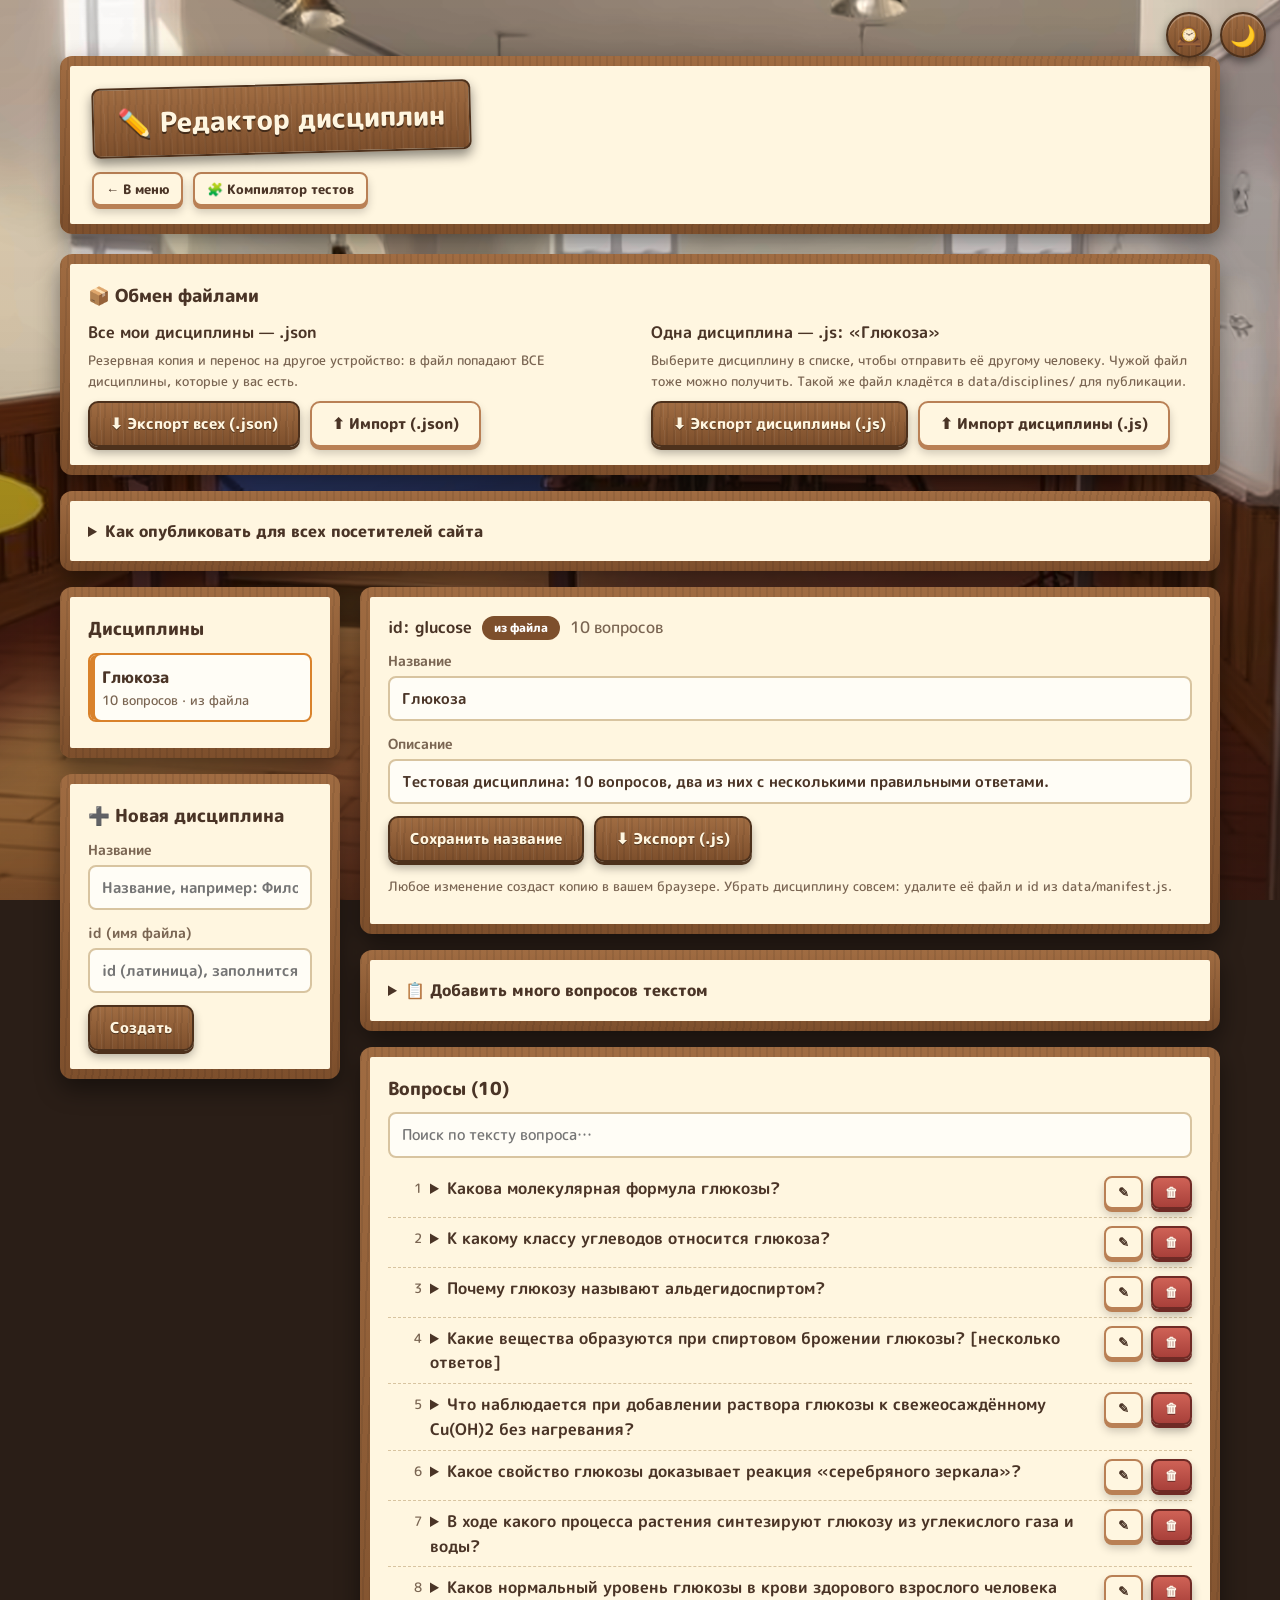
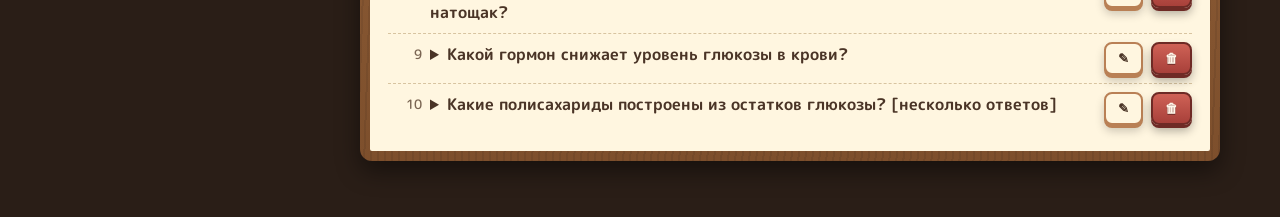
==== commit 8b7f580f: "new desig and able to return old design" ====
--- a/admin.html
+++ b/admin.html
@@ -2,27 +2,25 @@
 <html lang="ru">
 <head>
     <meta charset="UTF-8">
-    <!-- [НЕ УДАЛЯТЬ] viewport: без него медиа-запросы для телефона в style.css не сработают
-         (в старой версии этой строки не было). -->
+    <!-- [НЕ УДАЛЯТЬ] viewport: без него медиа-запросы для телефона в style.css не сработают. -->
     <meta name="viewport" content="width=device-width, initial-scale=1">
     <title>Редактор дисциплин</title>
     <link rel="icon" href="data:,">
     <link rel="stylesheet" href="css/style.css">
-    <!-- [НЕ УДАЛЯТЬ] применяет тему до отрисовки (нет белой вспышки). Ключ 'theme' = Quiz.config.KEYS.theme -->
-    <script>try{if(localStorage.getItem('theme')==='dark')document.documentElement.setAttribute('data-theme','dark')}catch(e){}</script>
+    <!-- [НЕ УДАЛЯТЬ] до отрисовки применяет тему (ключ 'theme'), дизайн (ключ 'design') и включает «занавес» после перехода (ключ 'pt', см. js/transition.js). -->
+    <script>try{if(localStorage.getItem('theme')==='dark')document.documentElement.setAttribute('data-theme','dark');if(localStorage.getItem('design')==='classic')document.documentElement.setAttribute('data-design','classic');if(sessionStorage.getItem('pt')){sessionStorage.removeItem('pt');document.documentElement.classList.add('pt-arrive')}}catch(e){}</script>
 </head>
-<body>
-    <!-- [НЕ УДАЛЯТЬ] id="admin" — сюда admin.js рисует редактор -->
-    <div class="container" id="admin" style="max-width:1100px"></div>
+<body class="scene-menu">
+    <!-- [НЕ УДАЛЯТЬ] id="admin" — сюда admin.js рисует страницу -->
+    <div class="container" id="admin" style="max-width:1200px"></div>
 
-    <!-- [ПОРЯДОК ВАЖЕН] config → utils → store → layout → theme → auth → скрипт страницы.
-         Новый общий скрипт добавляйте ПОСЛЕ auth.js и ДО скрипта страницы. -->
+    <!-- [ПОРЯДОК ВАЖЕН] config → utils → store → layout → theme → transition → (assistant) → скрипт страницы. -->
     <script src="js/config.js"></script>
     <script src="js/utils.js"></script>
     <script src="js/store.js"></script>
     <script src="js/layout.js"></script>
     <script src="js/theme.js"></script>
-    <script src="js/auth.js"></script>
+    <script src="js/transition.js"></script>
     <script src="js/admin.js"></script>
 </body>
 </html>
--- a/css/style.css
+++ b/css/style.css
@@ -1,461 +1,643 @@
+@import url('fonts.css');
 /* =====================================================================
-   css/style.css — единый стиль всех страниц («старый» зелёный дизайн Esil Study).
-
-   КАК ПОМЕНЯТЬ ЦВЕТА: правьте переменные в :root (светлая тема) и в
-   [data-theme="dark"] (тёмная). Больше нигде цвета «вручную» не нужны.
-
-   [НЕ УДАЛЯТЬ / НЕ ПЕРЕИМЕНОВЫВАТЬ] классы, которые создаёт JS:
-     .answer .multi .selected .correct .wrong .grid-question .current
-     .answered-correct .answered-wrong .answered .navigation-panel
-     .question-block .toast .answer-row .q-item .hot-bar .timer-bar
-   Если переименуете класс здесь — переименуйте и в js/*.js.
+   css/style.css — стиль «школьный класс» (по мотивам меню K-On! PSP):
+   фон-картинка кабинета, деревянные рамы, пробковая доска, бумажные записки,
+   мягкий округлый шрифт. Все цвета — в переменных ниже.
+
+   КАК ПОМЕНЯТЬ
+   • Фоны: images/classroom1.png (главное меню, компилятор), images/classroom2.png (тест).
+     Любые картинки с теми же именами подойдут (лучше от 1600 px по ширине).
+   • Цвета: переменные в :root (день) и [data-theme="dark"] (вечер).
+   • Шрифт: fonts/ (M PLUS Rounded 1c, лицензия OFL) — подключается в css/fonts.css.
+
+   [НЕ ПЕРЕИМЕНОВЫВАТЬ] классы, которые создаёт JS:
+     .dock .board-frame .cork .note .answer .multi .selected .correct .wrong
+     .grid-question .current .answered .answered-correct .answered-wrong
+     .navigation-panel .question-block .timer-bar .toast .q-item .curtain
    ===================================================================== */
 
 :root {
-  --primary-green: #28a745;
-  --dark-green: #1e7e34;
-  --light-green: #e8f5e9;
-
-  --bg: #f8f9fa;
-  --header-bg: #ffffff;
-  --text: #333333;
-  --text-strong: #111111;
-  --muted: #6b7280;
-  --card: #ffffff;
-  --card-hover: #e8f5e9;
-  --border: rgba(0, 0, 0, 0.1);
-  --zebra: #ffffff;
-  --input-bg: #ffffff;
-  --shadow: 0 4px 15px rgba(0, 0, 0, 0.08);
-
-  --primary: var(--primary-green);
-  --primary-hover: var(--dark-green);
-  --secondary: #6c757d;
-  --secondary-hover: #5a6268;
-  --success: #28a745;
-  --warning: #ffc107;
-  --danger: #dc3545;
-
-  --correct-bg: #d4edda;
-  --correct-text: #155724;
-  --wrong-bg: #f8d7da;
-  --wrong-text: #721c24;
-  --selected-bg: #e3f2fd;
-  --selected-accent: #2196f3;
-  --answered: #2196f3;
-  --current: #28a745;
-  --grid-idle: #ffffff;
+  --wood-1: #a06c42;
+  --wood-2: #7d4f2c;
+  --wood-dark: #4d311c;
+  --cork: #c9a06a;
+  --paper: #fff6e0;
+  --paper-2: #f6e8c9;
+  --ink: #4a3426;
+  --ink-soft: #7a6552;
+  --accent: #3f67a8;         /* синий — как диван и стулья в кабинете */
+  --accent-warm: #d9822b;
+  --ok: #6a9f5b;  --ok-bg: #dcebd2;  --ok-text: #2f5a28;
+  --bad: #c4504a; --bad-bg: #f6d7d2; --bad-text: #6b2723;
+
+  --text: var(--ink);
+  --muted: var(--ink-soft);
+  --card: var(--paper);
+  --card-hover: #fff0c8;
+  --border: #d8c4a0;
+  --input-bg: #fffdf6;
+  --shadow: 0 6px 16px rgba(40, 20, 8, 0.35);
+
+  /* для inline-стилей в JS */
+  --correct-bg: var(--ok-bg); --correct-text: var(--ok-text);
+  --wrong-bg: var(--bad-bg); --wrong-text: var(--bad-text);
+  --selected-bg: #dbe7fa; --selected-accent: var(--accent);
+
+  --wood-grain:
+    repeating-linear-gradient(92deg, rgba(0,0,0,.07) 0 2px, transparent 2px 7px),
+    repeating-linear-gradient(88deg, rgba(255,255,255,.05) 0 1px, transparent 1px 11px),
+    linear-gradient(180deg, var(--wood-1), var(--wood-2));
+  --tint: linear-gradient(180deg, rgba(255, 238, 210, 0.05) 0%, rgba(50, 28, 14, 0.15) 45%, rgba(40, 20, 8, 0.55) 100%);
+  --font: 'M PLUS Rounded 1c', 'Nunito', 'Segoe UI', Arial, sans-serif;
+  --d0: 0.05s;               /* задержка анимаций появления (увеличивается после перехода) */
   --box-opacity: 1;
 }
 
 [data-theme="dark"] {
-  --bg: #121212;
-  --header-bg: #1a1a1a;
-  --text: #e0e0e0;
-  --text-strong: #ffffff;
-  --muted: #a0a0a0;
-  --card: #1e1e1e;
-  --card-hover: #2a3d2e;
-  --border: rgba(255, 255, 255, 0.1);
-  --zebra: #1e1e1e;
-  --input-bg: #2a2a2a;
-  --light-green: #1e3a2a;
-  --shadow: 0 4px 15px rgba(0, 0, 0, 0.4);
-
-  --correct-bg: #1b4d2e;
-  --correct-text: #d4edda;
-  --wrong-bg: #5c1e23;
-  --wrong-text: #f8d7da;
-  --selected-bg: #1a3b5c;
-  --selected-accent: #4da3ff;
-  --grid-idle: #252525;
+  --wood-1: #7a4f2e;
+  --wood-2: #55361d;
+  --wood-dark: #2e1c0e;
+  --cork: #a07c4e;
+  --paper: #ece0c4;
+  --paper-2: #ddceaa;
+  --card-hover: #f3e3b8;
+  --border: #bfa97d;
+  --input-bg: #f7efd9;
+  --tint: linear-gradient(180deg, rgba(14, 18, 44, 0.62) 0%, rgba(10, 12, 32, 0.7) 100%);
 }
 
 /* ===== БАЗА ===== */
 * { box-sizing: border-box; margin: 0; padding: 0; }
-
+html { -webkit-text-size-adjust: 100%; }
 body {
-  font-family: 'Segoe UI', Arial, sans-serif;
-  background-color: var(--bg);
-  background-image: linear-gradient(to bottom right, rgba(255,255,255,0.1), rgba(0,0,0,0.1)), url('../esil-600x369.png');
-  background-size: cover; background-position: center; background-attachment: fixed;
-  color: var(--text); line-height: 1.5; min-height: 100vh;
-  display: flex; flex-direction: column;
-  transition: background-color 0.4s, color 0.4s;
-}
-[data-theme="dark"] body {
-  background-image: linear-gradient(rgba(18,18,18,0.88), rgba(18,18,18,0.88)), url('../esil-600x369.png');
-}
-
-.container { width: 100%; max-width: 900px; margin: 0 auto; padding: 20px; flex: 1; }
-
-h1 { color: var(--text-strong); margin-bottom: 20px; }
-h2 { color: var(--text-strong); }
-a { color: var(--primary-green); }
-.muted { color: var(--muted); }
+  font-family: var(--font); font-weight: 500; line-height: 1.55; color: var(--ink);
+  min-height: 100vh; background: #2a1e17 var(--scene, none) center / cover fixed no-repeat;
+}
+body::before { content: ''; position: fixed; inset: 0; z-index: -1; background: var(--tint); pointer-events: none; }
+body.scene-menu { --scene: url('../images/classroom1.png'); }
+body.scene-class { --scene: url('../images/classroom2.png'); }
+
+a { color: var(--accent); }
+.muted { color: var(--ink-soft); }
 .hidden { display: none !important; }
-@keyframes fadeIn { from { opacity: 0; transform: translateY(12px); } to { opacity: 1; transform: none; } }
-.fade-in { animation: fadeIn 0.4s ease-out; }
-
-/* ===== ШАПКА (hot-bar) — создаётся js/layout.js ===== */
-.hot-bar {
-  position: sticky; top: 0; z-index: 1000;
-  display: flex; align-items: center; justify-content: space-between; flex-wrap: wrap; gap: 12px;
-  min-height: 60px; padding: 8px 20px;
-  background: var(--header-bg); border-bottom: 3px solid var(--primary-green);
-  box-shadow: 0 2px 10px rgba(0, 0, 0, 0.1);
-}
-.logo-area { font-weight: bold; font-size: 1.3rem; letter-spacing: 0.5px; color: var(--primary-green); text-decoration: none; }
-.top-nav-links { display: flex; flex: 1; flex-wrap: wrap; gap: 10px; justify-content: center; align-items: center; }
-.nav-btn-text {
-  display: inline-block; padding: 8px 15px; border-radius: 12px; border: 2px solid transparent;
-  background: rgba(40, 167, 69, 0.1); color: var(--text); text-decoration: none;
-  font-size: 1rem; font-weight: 600; transition: all 0.25s ease;
-}
-.nav-btn-text:hover, .nav-btn-text.active {
-  background: rgba(40, 167, 69, 0.2); border-color: var(--primary-green); transform: translateY(-2px);
-}
-.nav-actions { display: flex; align-items: center; gap: 10px; }
-.nav-btn {
-  background: transparent; border: none; cursor: pointer; font-size: 1.5rem; padding: 8px; border-radius: 10px;
-  display: flex; align-items: center; justify-content: center; color: var(--text);
-  transition: transform 0.3s cubic-bezier(0.175, 0.885, 0.32, 1.275), background-color 0.3s;
-}
-.nav-btn:hover { background: var(--light-green); transform: translateY(-3px); }
-
-/* ===== КНОПКИ (ТОЛЬКО через класс .btn) ===== */
+h1, h2, h3 { font-weight: 800; }
+.container { width: 100%; max-width: 900px; margin: 0 auto; padding: 56px 20px 40px; }
+button { font-family: inherit; }
+
+/* ===== КНОПКА ТЕМЫ (создаёт layout.js) ===== */
+.fab {
+  position: fixed; top: 12px; right: 14px; z-index: 5000;
+  width: 46px; height: 46px; border-radius: 50%; cursor: pointer; font-size: 1.3rem;
+  background: var(--wood-grain); color: var(--paper); border: 2px solid var(--wood-dark);
+  box-shadow: 0 4px 10px rgba(0, 0, 0, 0.45), inset 0 2px 0 rgba(255,255,255,.25);
+  transition: transform 0.25s cubic-bezier(.3,1.6,.5,1);
+}
+.fab-design { right: 68px; }
+.fab:hover { transform: rotate(-12deg) scale(1.1); }
+.hot-bar { display: none; }   /* шапка видна только в старом дизайне */
+
+/* ===== ДЕРЕВЯННАЯ РАМА (общий приём) ===== */
+.framed, .question-block, .results-container, .panel, .timer-bar, .info-card {
+  border: 10px solid transparent; border-radius: 12px;
+  background-image: linear-gradient(var(--paper), var(--paper)), var(--wood-grain);
+  background-origin: padding-box, border-box; background-clip: padding-box, border-box;
+  box-shadow: 0 10px 24px rgba(0, 0, 0, 0.45);
+  color: var(--ink);
+}
+
+/* ===== КНОПКИ ===== */
 .btn {
   display: inline-flex; align-items: center; justify-content: center; gap: 6px;
-  padding: 11px 22px; font-size: 15px; font-weight: 600; font-family: inherit; cursor: pointer;
-  background: var(--secondary); color: #fff; border: 2px solid transparent; border-radius: 10px;
-  text-decoration: none; transition: all 0.2s ease;
-}
-.btn:hover:not(:disabled) { background: var(--secondary-hover); transform: translateY(-2px); }
+  padding: 10px 20px; font-size: 15px; font-weight: 800; cursor: pointer; text-decoration: none;
+  color: var(--paper); border: 2px solid var(--wood-dark); border-radius: 10px;
+  background: var(--wood-grain); text-shadow: 0 1px 0 rgba(0,0,0,.45);
+  box-shadow: 0 3px 0 var(--wood-dark), 0 6px 10px rgba(0,0,0,.3);
+  transition: transform 0.15s, box-shadow 0.15s, filter 0.15s;
+}
+.btn:hover:not(:disabled) { transform: translateY(-2px); filter: brightness(1.08); box-shadow: 0 5px 0 var(--wood-dark), 0 9px 12px rgba(0,0,0,.3); }
+.btn:active:not(:disabled) { transform: translateY(2px); box-shadow: 0 1px 0 var(--wood-dark); }
 .btn:disabled { opacity: 0.5; cursor: not-allowed; }
-.btn-primary, .btn-success { background: var(--primary-green); box-shadow: 0 4px 12px rgba(40, 167, 69, 0.25); }
-.btn-primary:hover:not(:disabled), .btn-success:hover:not(:disabled) { background: var(--dark-green); }
-.btn-warning { background: #dc3545; color: #fff; }
-.btn-warning:hover:not(:disabled) { background: #bd2130; }
-.btn-danger { background: var(--danger); }
-.btn-danger:hover:not(:disabled) { background: #bd2130; }
-.btn-ghost { background: var(--card); color: var(--text); border-color: var(--border); }
-.btn-ghost:hover:not(:disabled) { background: var(--card-hover); border-color: var(--primary-green); }
-.btn-small { padding: 5px 10px; font-size: 13px; border-radius: 8px; }
+.btn-ghost, .navigation-panel .btn {
+  background: var(--paper); color: var(--ink); text-shadow: none; border-color: #b98055;
+  box-shadow: 0 3px 0 #b98055, 0 6px 10px rgba(0,0,0,.2);
+}
+.btn-ghost:hover:not(:disabled), .navigation-panel .btn:hover:not(:disabled) { background: var(--card-hover); filter: none; box-shadow: 0 5px 0 #b98055, 0 9px 12px rgba(0,0,0,.2); }
+.btn-warning, .btn-danger, .navigation-panel .btn.btn-warning {
+  background: linear-gradient(180deg, #cf6256, #a8403a); color: #fff7ea; border-color: #6e2a25;
+  text-shadow: 0 1px 0 rgba(0,0,0,.4); box-shadow: 0 3px 0 #6e2a25, 0 6px 10px rgba(0,0,0,.3);
+}
+.navigation-panel .btn.finish-btn, .btn-success, .btn-primary { color: var(--paper); }
+.navigation-panel .btn.finish-btn { background: var(--wood-grain); border-color: var(--wood-dark); text-shadow: 0 1px 0 rgba(0,0,0,.45); box-shadow: 0 3px 0 var(--wood-dark), 0 6px 10px rgba(0,0,0,.3); }
+.btn-small { padding: 5px 12px; font-size: 13px; border-radius: 8px; }
+.btn-big { padding: 14px 38px; font-size: 1.1rem; border-radius: 14px; }
 .btn-icon { padding: 6px 10px; }
-.btn-big { padding: 14px 40px; font-size: 1.05rem; border-radius: 30px; }
-
-/* ===== КАРТОЧКИ ===== */
-.info-card, .info-block, .panel, .auth-box {
-  background: var(--card); border-radius: 14px; box-shadow: var(--shadow); color: var(--text);
-  border-bottom: 4px solid var(--primary-green);
-}
-.info-card { padding: 25px 30px; margin-bottom: 20px; }
-.info-block { margin-top: 24px; padding: 20px; color: var(--muted); }
-.info-block .btn { margin-top: 10px; margin-right: 8px; }
-.auth-box { max-width: 380px; margin: 14vh auto 0; text-align: center; padding: 40px; }
-.auth-box .btn { margin-top: 20px; }
-.main-title { font-size: 2.4rem; color: var(--primary-green); margin-bottom: 6px; }
-
-.badge { display: inline-block; padding: 3px 12px; border-radius: 15px; font-size: 12px; color: #fff; background: var(--primary-green); }
-.badge-gray { background: var(--secondary); }
-.badge-blue { background: #2196f3; }
-.badge-orange { background: #fd7e14; }
-
-.notice {
-  padding: 10px 14px; margin: 0 0 15px; border-radius: 10px; font-size: 14px;
-  background: #fff3cd; color: #664d03; border: 1px solid #ffecb5;
-}
-[data-theme="dark"] .notice { background: #3d3410; color: #ffe69c; border-color: #665a1a; }
-.notice ul { margin: 6px 0 0 18px; }
-
-/* ===== ГЛАВНАЯ: карточки дисциплин ===== */
-.categories { display: grid; gap: 15px; margin-top: 10px; }
-.categories a {
-  display: block; padding: 20px; text-decoration: none; font-weight: 500; font-size: 1.1rem; text-align: left;
-  background: var(--card); color: var(--text); border-left: 5px solid var(--primary-green);
-  border-radius: 15px; box-shadow: var(--shadow); transition: all 0.25s ease;
-}
-.categories a:hover { transform: translateX(10px) translateY(-2px); background: var(--card-hover); }
-.categories a small { display: block; margin-top: 4px; color: var(--muted); font-size: 13px; font-weight: 400; }
-
-/* ===== ТЕСТ: оболочка и настройки ===== */
-#quiz-wrapper { transition: background 0.3s; }
+
+/* =====================================================================
+   ГЛАВНОЕ МЕНЮ
+   ===================================================================== */
+body.home-lock { overflow: hidden; }   /* только главная: доска не должна прокручиваться; остальные страницы листаются */
+.scene { position: fixed; inset: 0; }
+
+.game-title {
+  position: fixed; top: 4vh; left: 4vw; z-index: 15; max-width: 80vw;
+  rotate: -4deg; transform-origin: left top; pointer-events: none;
+  animation: titleIn 0.7s var(--d0) cubic-bezier(.2,1.2,.4,1) backwards;
+}
+.scene[data-side="top"] .game-title { top: auto; bottom: 4vh; }
+.scene[data-side="left"] .game-title { left: auto; right: 4vw; top: 11vh; transform-origin: right top; text-align: right; }
+.game-title h1 {
+  font-size: clamp(2.4rem, 8vw, 4.6rem); line-height: 1; margin: 0; font-weight: 800; letter-spacing: 1px;
+  color: #fff6e0; -webkit-text-stroke: 7px #4d311c; paint-order: stroke fill;
+  text-shadow: 0 5px 0 #4d311c, 0 10px 18px rgba(0, 0, 0, 0.5);
+}
+.game-title p {
+  display: inline-block; margin-top: 14px; padding: 5px 16px; font-weight: 800; font-size: clamp(0.9rem, 2.6vw, 1.15rem);
+  color: var(--paper); background: var(--wood-grain); border: 2px solid var(--wood-dark); border-radius: 6px;
+  box-shadow: 0 4px 8px rgba(0,0,0,.4); rotate: 1.5deg;
+}
+.game-notice {
+  position: fixed; z-index: 16; top: 22vh; left: 4vw; max-width: min(420px, 86vw);
+  padding: 10px 14px; border-radius: 6px; font-size: 13px; background: var(--paper); color: var(--bad-text);
+  border-left: 5px solid var(--bad); box-shadow: var(--shadow);
+}
+.game-notice ul { margin: 4px 0 0 18px; }
+
+/* --- наклонная панель с кнопками --- */
+.dock { position: fixed; z-index: 20; --angle-n: -16; rotate: calc(var(--angle-n) * 1deg); }
+.dock[data-flow="row"] { width: min(86vw, 860px); }
+.dock[data-flow="column"] { width: min(330px, 80vw); height: min(68vh, 560px); }
+.dock[data-side="bottom"] { left: 50%; bottom: calc(40px + 7vh); translate: -50% 0; }
+.dock[data-side="top"] { left: 50%; top: calc(40px + 9vh); translate: -50% 0; }
+.dock[data-side="left"] { left: 6vw; top: 50%; translate: 0 -50%; }
+.dock[data-side="right"] { right: 6vw; top: 50%; translate: 0 -50%; }
+.dock[data-side="bottom"] { --from: translateY(130%); }
+.dock[data-side="top"] { --from: translateY(-130%); }
+.dock[data-side="left"] { --from: translateX(-130%); }
+.dock[data-side="right"] { --from: translateX(130%); }
+
+.board-frame {
+  position: relative; height: 100%; padding: 14px; border-radius: 14px;
+  background-image:
+    radial-gradient(circle at 7px 7px, #e8d6b4 0 2px, #2d1b0d 2.5px 3.5px, transparent 4px),
+    radial-gradient(circle at calc(100% - 7px) 7px, #e8d6b4 0 2px, #2d1b0d 2.5px 3.5px, transparent 4px),
+    radial-gradient(circle at 7px calc(100% - 7px), #e8d6b4 0 2px, #2d1b0d 2.5px 3.5px, transparent 4px),
+    radial-gradient(circle at calc(100% - 7px) calc(100% - 7px), #e8d6b4 0 2px, #2d1b0d 2.5px 3.5px, transparent 4px),
+    var(--wood-grain);
+  box-shadow: 0 14px 30px rgba(0,0,0,.55), inset 0 2px 0 rgba(255,255,255,.25), inset 0 -3px 0 rgba(0,0,0,.3);
+  animation: dockIn 0.8s var(--d0) cubic-bezier(.2,1.1,.35,1) backwards;
+}
+.cork {
+  height: 100%; display: flex; gap: 16px; padding: 24px 16px 14px; border-radius: 6px;
+  background-color: var(--cork);
+  background-image: radial-gradient(rgba(80,48,20,.35) 1px, transparent 1.5px), radial-gradient(rgba(255,235,200,.35) 1px, transparent 1.5px);
+  background-size: 9px 9px, 13px 13px; background-position: 0 0, 4px 6px;
+  box-shadow: inset 0 3px 12px rgba(0,0,0,.5);
+  scrollbar-width: thin; scrollbar-color: var(--wood-2) transparent;
+}
+.dock[data-flow="row"] .cork { flex-direction: row; overflow-x: auto; overflow-y: hidden; align-items: stretch; }
+.dock[data-flow="column"] .cork { flex-direction: column; overflow-y: auto; overflow-x: hidden; }
+
+/* --- записка --- */
+.note {
+  --paper: #fff6e0; --pin: #c8453b; --r: 0deg;
+  position: relative; display: flex; flex-direction: column; justify-content: center; gap: 4px; text-align: left;
+  flex: 0 0 auto; min-height: 96px; padding: 22px 16px 14px;
+  background: var(--paper); color: var(--ink); border: 0; border-radius: 3px; font: inherit;
+  box-shadow: 0 4px 7px rgba(0,0,0,.4), inset 0 -18px 18px -18px rgba(120,80,30,.25);
+  transform: rotate(var(--r)); transition: transform 0.2s cubic-bezier(.3,1.6,.5,1), box-shadow 0.2s;
+  animation: noteDrop 0.55s calc(var(--d0) + 0.45s + var(--i, 0) * 0.08s) cubic-bezier(.2,1.5,.4,1) backwards;
+  cursor: pointer; text-decoration: none;
+}
+.dock[data-flow="row"] .note { width: clamp(150px, 24vw, 205px); }
+.dock[data-flow="column"] .note { width: 100%; }
+.note::before {
+  content: ''; position: absolute; top: -7px; left: 50%; width: 15px; height: 15px; margin-left: -7px; border-radius: 50%;
+  background: radial-gradient(circle at 35% 30%, rgba(255,255,255,.85) 0 12%, var(--pin) 42%, rgba(0,0,0,.45) 110%);
+  box-shadow: 0 3px 4px rgba(0,0,0,.45);
+}
+.note:hover, .note:focus-visible { transform: rotate(0deg) translateY(-7px) scale(1.05); box-shadow: 0 14px 18px rgba(0,0,0,.45); z-index: 2; outline: none; }
+.note.t2 { --paper: #e6eefb; --pin: #3f67a8; }
+.note.t3 { --paper: #fdeadb; --pin: #d9822b; }
+.note.t4 { --paper: #efe9f6; --pin: #7a5a9e; }
+.note-title { font-weight: 800; font-size: 1.05rem; line-height: 1.25; overflow-wrap: anywhere; color: var(--ink); text-decoration: none; }
+a.note .note-title, a.note .note-sub { text-decoration: none; }
+.note-sub { font-size: 0.8rem; color: var(--ink-soft); font-weight: 700; }
+.note-link { text-decoration: none; display: flex; flex-direction: column; gap: 4px; }
+.note-link::after { content: ''; position: absolute; inset: 0; }
+.note-del {
+  position: absolute; z-index: 3; top: 8px; right: 6px; width: 24px; height: 24px; border-radius: 50%; border: 0;
+  background: transparent; color: var(--ink-soft); font-size: 14px; cursor: pointer; opacity: 0.55;
+}
+.note-del:hover { opacity: 1; background: var(--bad-bg); color: var(--bad-text); }
+.note-ico { font-size: 1.4rem; line-height: 1; }
+
+/* --- окно настроек вида --- */
+.sheet-back { position: fixed; inset: 0; z-index: 4000; display: flex; align-items: center; justify-content: center; padding: 16px;
+  background: rgba(20, 10, 4, 0.55); animation: fadeOnly 0.2s; }
+.sheet { max-width: 440px; width: 100%; padding: 22px; border-radius: 12px; animation: noteIn 0.35s cubic-bezier(.2,1.4,.4,1); }
+.sheet h3 { margin-bottom: 14px; }
+.sheet .group { margin-bottom: 14px; }
+.sheet .group > b { display: block; margin-bottom: 6px; font-size: 14px; color: var(--ink-soft); }
+.chips { display: flex; flex-wrap: wrap; gap: 8px; }
+.chip, .setup-size-btn, .setup-time-btn {
+  padding: 8px 16px; border-radius: 999px; font-size: 14px; font-weight: 800; cursor: pointer;
+  background: var(--paper); color: var(--ink); border: 2px solid #b98055; transition: all 0.15s;
+}
+.chip:hover, .setup-size-btn:hover, .setup-time-btn:hover { background: var(--card-hover); transform: translateY(-2px); }
+.chip.on, .setup-size-btn.active, .setup-time-btn.active {
+  background: var(--wood-grain); color: var(--paper); border-color: var(--wood-dark); text-shadow: 0 1px 0 rgba(0,0,0,.4);
+}
+.setup-size-btn { border-radius: 10px; padding: 10px 18px; }
+
+/* =====================================================================
+   СТРАНИЦЫ ТЕСТА И КОМПИЛЯТОРА
+   ===================================================================== */
+#quiz-wrapper.bg-full { background: rgba(255, 246, 224, 0.92); }
 #quiz-wrapper.layout-left .container { max-width: 100%; margin: 0; }
-#quiz-wrapper.bg-full { background: var(--card); }
 #quiz-wrapper .question-block, #quiz-wrapper .results-container,
 #quiz-wrapper .question-grid, #quiz-wrapper .timer-bar { opacity: var(--box-opacity); }
 
-h2#categoryTitle {
-  font-size: 24px; font-weight: 600; color: var(--primary-green);
-  margin-bottom: 20px; padding: 18px 24px; background: var(--card); border-radius: 14px;
-  box-shadow: var(--shadow); border-bottom: 4px solid var(--primary-green);
-}
-
-.question-block {
-  background: var(--card); border-radius: 14px; padding: 25px; margin-bottom: 20px;
-  box-shadow: var(--shadow); border-left: 4px solid var(--primary-green);
-}
-.question-block h3 {
-  font-size: 14px; margin-bottom: 12px; font-weight: 500; opacity: 0.6;
-  text-transform: uppercase; letter-spacing: 0.5px; color: var(--text);
-}
-.question-text { font-size: 18px; margin-bottom: 18px; font-weight: 500; line-height: 1.6; color: var(--text); white-space: pre-wrap; }
-.question-hint { font-size: 13px; color: var(--muted); margin: -8px 0 14px; }
-
-.setup-title { margin-bottom: 16px; }
-.setup-label { margin: 0 0 10px; font-weight: 600; }
-.setup-section { margin-top: 22px; padding-top: 20px; border-top: 1px solid var(--border); }
+h2#categoryTitle, .info-card h1 {
+  display: inline-block; max-width: 100%; margin-bottom: 20px; padding: 12px 24px; rotate: -1.5deg;
+  font-size: 1.5rem; font-weight: 800; color: var(--paper); text-shadow: 0 2px 0 rgba(0,0,0,.5);
+  background: var(--wood-grain); border: 2px solid var(--wood-dark); border-radius: 8px; box-shadow: 0 6px 12px rgba(0,0,0,.45);
+  animation: plankIn 0.6s var(--d0) cubic-bezier(.2,1.3,.4,1) backwards;
+}
+.info-card { padding: 18px 22px; margin-bottom: 20px; animation: noteIn 0.5s var(--d0) backwards; }
+.info-card h1 { display: inline-block; margin-bottom: 10px; font-size: 1.7rem; }
+.info-card p { color: var(--ink-soft); }
+
+.question-block { padding: 22px; margin-bottom: 20px; }
+.question-block.enter, .fade-in { animation: noteIn 0.45s cubic-bezier(.2,1.2,.4,1) backwards; }
+.question-block h3 { font-size: 13px; margin-bottom: 10px; font-weight: 800; color: var(--ink-soft); letter-spacing: 1px; text-transform: uppercase; }
+.question-text { font-size: 1.15rem; margin-bottom: 18px; font-weight: 700; line-height: 1.6; white-space: pre-wrap; }
+.question-hint { font-size: 13px; color: var(--ink-soft); margin: -8px 0 14px; }
+
+/* --- варианты ответа: бумажные полоски --- */
+.answers { display: flex; flex-direction: column; gap: 10px; }
+.answer {
+  position: relative; display: block; width: 100%; min-height: 52px; padding: 12px 18px 12px 54px; text-align: left;
+  font: inherit; font-size: 1rem; color: var(--ink); cursor: pointer;
+  background: #fffdf6; border: 2px solid var(--border); border-radius: 8px;
+  box-shadow: 0 2px 0 var(--border); transition: all 0.18s ease;
+}
+.answer::before {
+  content: ''; position: absolute; left: 16px; top: 50%; translate: 0 -50%; width: 20px; height: 20px;
+  border: 2px solid #9c7a55; border-radius: 50%; background: #fff; transition: all 0.18s;
+}
+.answer.multi::before { border-radius: 5px; }
+.answer:hover:not(:disabled) { background: var(--card-hover); border-color: #b98055; transform: translateX(5px) rotate(-0.3deg); }
+.answer:disabled { cursor: default; }
+.answer.selected { background: var(--selected-bg); border-color: var(--accent); box-shadow: 0 2px 0 var(--accent); }
+.answer.selected::before { border-color: var(--accent); background: var(--accent); box-shadow: inset 0 0 0 3px #fff; }
+.answer.correct { background: var(--ok-bg) !important; border-color: var(--ok) !important; color: var(--ok-text) !important; font-weight: 800; box-shadow: 0 2px 0 var(--ok); }
+.answer.correct::before { border-color: var(--ok); background: var(--ok); box-shadow: inset 0 0 0 3px var(--ok-bg); }
+.answer.wrong { background: var(--bad-bg) !important; border-color: var(--bad) !important; color: var(--bad-text) !important; box-shadow: 0 2px 0 var(--bad); animation: shake 0.35s; }
+.answer.wrong::before { border-color: var(--bad); background: var(--bad); box-shadow: inset 0 0 0 3px var(--bad-bg); }
+.answer:disabled:not(.correct):not(.wrong):not(.selected) { color: var(--ink); }
+.answer.locked { opacity: 0.75; }
+.confirm-row { margin-top: 14px; }
+.explanation { margin-top: 15px; padding: 12px 15px; border-radius: 6px; font-size: 15px; background: var(--paper-2); border-left: 5px solid var(--accent-warm); white-space: pre-wrap; }
+
+/* --- настройка теста --- */
+.setup-title { margin-bottom: 14px; }
+.setup-label { margin: 0 0 10px; font-weight: 800; }
+.setup-section { margin-top: 20px; padding-top: 18px; border-top: 2px dashed var(--border); }
 .setup-row { display: flex; flex-wrap: wrap; gap: 10px; align-items: center; }
-.setup-size-btn, .setup-time-btn {
-  padding: 11px 20px; border: 2px solid var(--border); border-radius: 10px;
-  background: var(--card); color: var(--text); font: inherit; font-size: 0.95rem; font-weight: 600;
-  cursor: pointer; transition: all 0.2s ease;
-}
-.setup-time-btn { padding: 7px 14px; font-size: 0.85rem; border-radius: 8px; }
-.setup-size-btn:hover, .setup-time-btn:hover { border-color: var(--primary-green); background: var(--card-hover); transform: translateY(-2px); }
-.setup-size-btn.active, .setup-time-btn.active {
-  background: var(--primary-green); color: #fff; border-color: var(--primary-green);
-  box-shadow: 0 4px 12px rgba(40, 167, 69, 0.3);
-}
 .setup-custom input[type="number"] { width: 170px; }
 .setup-check { display: flex; align-items: flex-start; gap: 10px; cursor: pointer; }
-.setup-check input { width: 20px; height: 20px; margin-top: 2px; flex: none; accent-color: var(--primary-green); cursor: pointer; }
-.setup-check small { display: block; color: var(--muted); font-size: 13px; margin-top: 2px; }
+.setup-check input { width: 20px; height: 20px; margin-top: 3px; flex: none; accent-color: var(--wood-2); cursor: pointer; }
+.setup-check small { display: block; color: var(--ink-soft); font-size: 13px; margin-top: 2px; font-weight: 500; }
 .setup-sub { margin-top: 14px; padding-left: 30px; }
-.time-value { font-size: 1.2rem; font-weight: 700; color: var(--primary-green); min-width: 70px; }
-input[type="range"] { accent-color: var(--primary-green); width: 220px; max-width: 100%; }
-.setup-start { margin-top: 26px; }
-.exam-box { margin-top: 16px; padding: 14px 16px; border-radius: 12px; background: var(--light-green); border: 2px dashed var(--primary-green); }
-
-/* ===== ТАЙМЕР-БАР ===== */
-.timer-bar {
-  position: sticky; top: 70px; z-index: 900;
-  display: flex; align-items: center; flex-wrap: wrap; gap: 10px;
-  background: var(--card); border: 2px solid var(--primary-green); border-radius: 10px;
-  padding: 10px 18px; margin-bottom: 16px; box-shadow: var(--shadow);
-  font-size: 1.2rem; font-weight: 700; font-family: 'Courier New', monospace;
-}
-.timer-bar .mode-badge {
-  font-family: 'Segoe UI', Arial, sans-serif; font-size: 0.8rem; font-weight: 700;
-  padding: 3px 10px; border-radius: 12px; background: #fd7e14; color: #fff;
-}
-.timer-bar .timer-sep { color: var(--primary-green); font-weight: 300; }
-.timer-bar .timer-total { opacity: 0.6; }
-.timer-bar .timer-left { color: var(--primary-green); transition: color 0.5s; }
-.timer-bar .timer-left.warn { color: #e0a800; }
-.timer-bar .timer-left.danger { color: #dc3545; }
-.timer-bar .timer-note { margin-left: auto; font-family: 'Segoe UI', Arial, sans-serif; font-size: 0.85rem; font-weight: 500; color: var(--muted); }
-.timer-bar.expired { border-color: #dc3545; background: rgba(220, 53, 69, 0.08); }
-
-/* ===== ВАРИАНТЫ ОТВЕТОВ ===== */
-.answers { display: flex; flex-direction: column; gap: 10px; }
-.answer {
-  position: relative; display: block; width: 100%; min-height: 54px;
-  padding: 14px 20px 14px 56px; text-align: left; font: inherit; font-size: 1rem;
-  color: var(--text); background: var(--card); cursor: pointer;
-  border: 2px solid var(--border); border-radius: 10px; transition: all 0.2s ease;
-}
-.answer::before {
-  content: ''; position: absolute; left: 18px; top: 50%; transform: translateY(-50%);
-  width: 18px; height: 18px; border: 2px solid #999; border-radius: 50%; background: var(--card); transition: all 0.2s;
-}
-.answer.multi::before { border-radius: 4px; }
-.answer:hover:not(:disabled) { background: var(--card-hover); border-color: var(--primary-green); transform: translateX(4px); }
-.answer:disabled { cursor: default; }
-.answer.selected { background: var(--selected-bg); border-color: var(--selected-accent); }
-.answer.selected::before { border-color: var(--selected-accent); background: var(--selected-accent); box-shadow: inset 0 0 0 3px var(--card); }
-.answer.correct { background: var(--correct-bg) !important; border-color: #28a745 !important; color: var(--correct-text) !important; font-weight: 600; }
-.answer.correct::before { border-color: #28a745; background: #28a745; box-shadow: inset 0 0 0 3px var(--correct-bg); }
-.answer.wrong { background: var(--wrong-bg) !important; border-color: #dc3545 !important; color: var(--wrong-text) !important; }
-.answer.wrong::before { border-color: #dc3545; background: #dc3545; box-shadow: inset 0 0 0 3px var(--wrong-bg); }
-.answer:disabled:not(.correct):not(.wrong):not(.selected) { color: var(--text); }
-.answer.locked { opacity: 0.75; }
-
-.confirm-row { margin-top: 14px; }
-.explanation {
-  margin-top: 15px; padding: 12px 15px; border-radius: 8px; font-size: 15px;
-  background: var(--light-green); border-left: 4px solid var(--primary-green); white-space: pre-wrap;
-}
-
-/* ===== НАВИГАЦИЯ ===== */
-.navigation-panel { display: flex; flex-wrap: wrap; gap: 10px; margin: 0 0 16px; }
-.navigation-panel .btn { background: var(--card); color: var(--text); border-color: var(--border); }
-.navigation-panel .btn:hover:not(:disabled) { background: var(--card-hover); border-color: var(--primary-green); }
-.navigation-panel .btn.finish-btn { background: var(--primary-green); color: #fff; border-color: var(--primary-green); }
-.navigation-panel .btn.finish-btn:hover:not(:disabled) { background: var(--dark-green); }
-.navigation-panel .btn.btn-warning { background: #dc3545; color: #fff; border-color: #dc3545; }
-.navigation-panel .btn.btn-warning:hover:not(:disabled) { background: #bd2130; }
-
-.question-grid-label { font-size: 11px; font-weight: 700; text-transform: uppercase; letter-spacing: 1px; opacity: 0.5; margin: 6px 0 8px; }
-.question-grid { padding: 16px; margin-bottom: 20px; background: var(--card); border-radius: 12px; box-shadow: var(--shadow); }
+.time-value { font-size: 1.2rem; font-weight: 800; color: var(--accent); min-width: 70px; }
+input[type="range"] { accent-color: var(--wood-2); width: 220px; max-width: 100%; }
+.setup-start { margin-top: 24px; }
+.exam-box { margin-top: 12px; padding: 14px 16px; border-radius: 10px; background: var(--paper-2); border: 2px dashed var(--accent-warm); }
+
+/* --- таймер --- */
+.timer-bar { position: sticky; top: 8px; z-index: 900; display: flex; align-items: center; flex-wrap: wrap; gap: 10px; padding: 8px 16px; margin-bottom: 16px; font-size: 1.2rem; font-weight: 800; }
+.timer-bar .mode-badge { font-size: 0.8rem; padding: 3px 12px; border-radius: 12px; background: var(--accent-warm); color: #fff; }
+.timer-bar .timer-sep { color: var(--ink-soft); font-weight: 400; }
+.timer-bar .timer-total { opacity: 0.55; }
+.timer-bar .timer-left { color: var(--accent); transition: color 0.4s; font-variant-numeric: tabular-nums; }
+.timer-bar .timer-left.warn { color: #c98100; }
+.timer-bar .timer-left.danger { color: var(--bad); animation: pulse 1s infinite; }
+.timer-bar .timer-note { margin-left: auto; font-size: 0.85rem; font-weight: 700; color: var(--ink-soft); }
+.timer-bar.expired { filter: saturate(1.4) hue-rotate(-10deg); }
+
+/* --- навигация и сетка --- */
+.navigation-panel { display: flex; flex-wrap: wrap; gap: 12px; margin: 0 0 18px; }
+.question-grid { padding: 14px 16px; margin-bottom: 20px; border-radius: 10px; background: rgba(255, 246, 224, 0.94); box-shadow: var(--shadow); border: 2px solid #b98055; }
+.question-grid-label { font-size: 11px; font-weight: 800; letter-spacing: 1px; text-transform: uppercase; color: var(--ink-soft); margin-bottom: 8px; }
 .grid { display: flex; flex-wrap: wrap; gap: 8px; }
 .grid-question {
   width: 38px; height: 38px; display: flex; align-items: center; justify-content: center; flex-shrink: 0;
-  font: inherit; font-size: 13px; font-weight: 600; cursor: pointer;
-  border: 2px solid var(--border); border-radius: 8px; background: var(--grid-idle); color: var(--text);
-  transition: all 0.2s ease;
-}
-.grid-question:hover { transform: scale(1.12); border-color: var(--primary-green); }
-.grid-question.answered { background: var(--answered); border-color: var(--answered); color: #fff; }
-.grid-question.answered-correct { background: #28a745; border-color: #28a745; color: #fff; }
-.grid-question.answered-wrong { background: #dc3545; border-color: #dc3545; color: #fff; }
-.grid-question.current { border-color: var(--primary-green); box-shadow: 0 0 0 3px rgba(40, 167, 69, 0.35); }
-.grid-question.current:not(.answered):not(.answered-correct):not(.answered-wrong) { background: var(--light-green); color: var(--dark-green); }
-[data-theme="dark"] .grid-question.current:not(.answered):not(.answered-correct):not(.answered-wrong) { color: #fff; }
-.grid-question.skipped { border-color: #ffc107; }
-.grid-question.static { cursor: default; }
-.grid-question.static:hover { transform: none; }
-
-/* ===== РЕЗУЛЬТАТЫ ===== */
-.results-container {
-  max-width: 760px; margin: 0 auto 20px; padding: 32px;
-  background: var(--card); border-radius: 14px; box-shadow: var(--shadow); border-top: 5px solid var(--primary-green);
-}
+  font: inherit; font-size: 13px; font-weight: 800; cursor: pointer; color: var(--ink);
+  background: #fffdf6; border: 2px solid var(--border); border-radius: 8px; transition: all 0.15s;
+}
+.grid-question:hover { transform: translateY(-3px) rotate(-4deg); border-color: #b98055; }
+.grid-question.answered { background: var(--accent); border-color: var(--accent); color: #fff; }
+.grid-question.answered-correct { background: var(--ok); border-color: var(--ok); color: #fff; }
+.grid-question.answered-wrong { background: var(--bad); border-color: var(--bad); color: #fff; }
+.grid-question.skipped { border-color: #e0a63a; background: #fff1cc; }
+.grid-question.current { box-shadow: 0 0 0 3px var(--accent-warm); }
+
+/* --- результаты --- */
+.results-container { max-width: 760px; margin: 0 auto 20px; padding: 28px; }
 .results-emoji { font-size: 3rem; text-align: center; }
-.results-title { text-align: center; font-size: 28px; margin-bottom: 6px; }
-.results-percent { text-align: center; font-size: 3.4rem; font-weight: bold; color: var(--primary-green); margin: 10px 0 18px; }
-.results-alert { text-align: center; color: #dc3545; font-weight: 700; margin-bottom: 8px; }
-.stat-item {
-  display: flex; justify-content: space-between; align-items: center; gap: 10px;
-  padding: 14px 16px; margin-bottom: 10px; border-radius: 8px;
-  background: var(--bg); border: 1px solid var(--border); border-left: 5px solid var(--secondary);
-}
-.stat-item.correct { border-left-color: var(--primary-green); }
-.stat-item.wrong { border-left-color: #dc3545; }
-.stat-item.skipped { border-left-color: #ffc107; }
-.stat-item.total { border-left-color: #2196f3; font-weight: bold; }
-.stat-value { font-weight: bold; font-size: 1.1rem; color: var(--text-strong); }
-.results-actions { display: flex; gap: 12px; justify-content: center; margin-top: 28px; flex-wrap: wrap; }
-
-.review { margin-top: 26px; }
+.results-title { text-align: center; font-size: 1.7rem; margin-bottom: 6px; }
+.results-percent { text-align: center; font-size: 3.4rem; font-weight: 800; color: var(--accent); margin: 8px 0 18px; }
+.results-alert { text-align: center; color: var(--bad); font-weight: 800; margin-bottom: 8px; }
+.stat-item { display: flex; justify-content: space-between; align-items: center; gap: 10px; padding: 12px 16px; margin-bottom: 10px; border-radius: 8px; background: #fffdf6; border: 2px solid var(--border); border-left: 6px solid #9c7a55; }
+.stat-item.correct { border-left-color: var(--ok); }
+.stat-item.wrong { border-left-color: var(--bad); }
+.stat-item.skipped { border-left-color: #e0a63a; }
+.stat-item.total { border-left-color: var(--accent); font-weight: 800; }
+.stat-value { font-weight: 800; font-size: 1.1rem; }
+.results-actions { display: flex; gap: 12px; justify-content: center; margin-top: 26px; flex-wrap: wrap; }
+.review { margin-top: 24px; }
 .review-head { display: flex; justify-content: space-between; align-items: center; flex-wrap: wrap; gap: 10px; margin-bottom: 12px; }
-.review-head h3 { font-size: 18px; }
-.review-filter { display: flex; gap: 6px; }
+.review-filter { display: flex; gap: 8px; }
 .review-filter .btn { padding: 6px 14px; font-size: 13px; }
-.review details { margin-bottom: 8px; border: 1px solid var(--border); border-left-width: 5px; border-radius: 8px; background: var(--bg); }
-.review details.is-ok { border-left-color: var(--primary-green); }
-.review details.is-bad { border-left-color: #dc3545; }
-.review details.is-skip { border-left-color: #ffc107; }
-.review summary { padding: 10px 14px; cursor: pointer; overflow-wrap: anywhere; }
+.review-grid { background: transparent; box-shadow: none; border: 0; padding: 14px 0 4px; }
+.review details { margin-bottom: 8px; border: 2px solid var(--border); border-left-width: 6px; border-radius: 8px; background: #fffdf6; }
+.review details.is-ok { border-left-color: var(--ok); }
+.review details.is-bad { border-left-color: var(--bad); }
+.review details.is-skip { border-left-color: #e0a63a; }
+.review summary { padding: 10px 14px; cursor: pointer; overflow-wrap: anywhere; font-weight: 700; }
 .review .review-body { padding: 0 14px 12px; font-size: 14px; }
 .review ul.rv { list-style: none; margin: 6px 0 0; }
 .review ul.rv li { padding: 6px 10px; margin-bottom: 4px; border-radius: 6px; border: 1px solid var(--border); overflow-wrap: anywhere; }
-.review ul.rv li.rv-right { background: var(--correct-bg); color: var(--correct-text); border-color: #28a745; }
-.review ul.rv li.rv-bad { background: var(--wrong-bg); color: var(--wrong-text); border-color: #dc3545; }
-.review .rv-note { margin-top: 6px; color: var(--muted); font-size: 13px; }
-.review-grid { margin: 14px 0 4px; }
-
-/* ===== ФОРМЫ (админка / компилятор) ===== */
-.admin-layout { display: grid; grid-template-columns: 280px 1fr; gap: 20px; align-items: start; }
+.review ul.rv li.rv-right { background: var(--ok-bg); color: var(--ok-text); border-color: var(--ok); }
+.review ul.rv li.rv-bad { background: var(--bad-bg); color: var(--bad-text); border-color: var(--bad); }
+.review .rv-note { margin-top: 6px; color: var(--ink-soft); font-size: 13px; }
+
+/* --- формы (компилятор) --- */
 .panel { padding: 18px; margin-bottom: 16px; }
-.panel h3 { margin-bottom: 10px; font-size: 17px; color: var(--text-strong); }
-.toolbar { display: flex; flex-wrap: wrap; gap: 8px; margin-bottom: 16px; align-items: center; }
-
-.disc-item {
-  display: block; width: 100%; text-align: left; font: inherit; cursor: pointer;
-  padding: 10px 12px; margin-bottom: 6px; border-radius: 10px;
-  background: var(--card); color: var(--text); border: 2px solid var(--border);
-}
-.disc-item:hover { background: var(--card-hover); }
-.disc-item.active { border-color: var(--primary-green); box-shadow: inset 4px 0 0 var(--primary-green); }
-.disc-item small { display: block; color: var(--muted); }
-
-label.field { display: block; margin-bottom: 12px; font-size: 14px; color: var(--muted); }
+.panel h3 { margin-bottom: 10px; font-size: 1.1rem; }
+.toolbar { display: flex; flex-wrap: wrap; gap: 10px; margin-bottom: 14px; align-items: center; }
+label.field { display: block; margin-bottom: 12px; font-size: 14px; font-weight: 700; color: var(--ink-soft); }
 label.field > input, label.field > textarea, label.field > select { margin-top: 4px; }
 input[type="text"], input[type="number"], textarea, select {
-  width: 100%; padding: 9px 12px; font: inherit; font-size: 15px;
-  color: var(--text); background: var(--input-bg); border: 2px solid var(--border); border-radius: 8px;
+  width: 100%; padding: 9px 12px; font: inherit; font-size: 15px; color: var(--ink);
+  background: var(--input-bg); border: 2px solid var(--border); border-radius: 8px;
 }
 textarea { resize: vertical; min-height: 60px; }
-input:focus, textarea:focus, select:focus { outline: none; border-color: var(--primary-green); }
 textarea.mono { font-family: Consolas, 'Courier New', monospace; font-size: 14px; min-height: 160px; }
-details.panel > summary { cursor: pointer; font-weight: 600; color: var(--text-strong); }
-details.panel[open] > summary { margin-bottom: 10px; }
-
-.answer-row { display: flex; gap: 8px; align-items: center; margin-bottom: 8px; }
-.answer-row input[type="checkbox"] { width: 20px; height: 20px; flex: none; cursor: pointer; accent-color: var(--primary-green); }
-.form-errors { color: var(--danger); font-size: 14px; margin: 8px 0; }
-.form-errors:empty { display: none; }
-.hint { font-size: 13px; color: var(--muted); margin: 6px 0 10px; }
-.hint code, .panel code { background: var(--light-green); color: var(--dark-green); padding: 1px 6px; border-radius: 4px; font-size: 13px; }
-[data-theme="dark"] .hint code, [data-theme="dark"] .panel code { color: #a5d6a7; }
-
-.q-item { display: flex; gap: 8px; align-items: flex-start; padding: 8px 0; border-bottom: 1px solid var(--border); }
-.q-item:last-child { border-bottom: none; }
-.q-item details { flex: 1; min-width: 0; }
-.q-item summary { cursor: pointer; overflow-wrap: anywhere; }
-.q-item ul { margin: 6px 0 0 20px; font-size: 14px; }
-.q-item li.is-correct { color: var(--primary-green); font-weight: 600; }
-.q-num { color: var(--muted); min-width: 34px; text-align: right; font-size: 13px; padding-top: 2px; }
-
-/* компилятор */
-.compiler-grid { display: grid; grid-template-columns: 1fr 1fr; gap: 20px; align-items: start; }
+input:focus, textarea:focus, select:focus { outline: none; border-color: var(--accent); }
+.hint { font-size: 13px; color: var(--ink-soft); margin: 6px 0 10px; }
+.hint code, .panel code { background: var(--paper-2); color: var(--wood-dark); padding: 1px 6px; border-radius: 4px; font-size: 13px; }
+.badge { display: inline-block; padding: 3px 12px; border-radius: 15px; font-size: 12px; font-weight: 800; color: #fff; background: var(--wood-2); }
+.badge-blue { background: var(--accent); }
+.badge-orange { background: var(--accent-warm); }
+.notice { padding: 10px 14px; margin: 0 0 12px; border-radius: 8px; font-size: 14px; background: var(--paper-2); border-left: 5px solid var(--accent-warm); }
+.compiler-grid { display: grid; grid-template-columns: 1fr 1fr; gap: 20px; align-items: start; animation: noteIn 0.5s calc(var(--d0) + 0.1s) backwards; }
 .compiler-grid .panel { margin-bottom: 0; }
-.dropzone { border: 2px dashed var(--primary-green); border-radius: 12px; padding: 14px; text-align: center; color: var(--muted); transition: background 0.2s; }
-.dropzone.over { background: var(--light-green); }
+.dropzone { border: 2px dashed #b98055; border-radius: 10px; padding: 12px; text-align: center; color: var(--ink-soft); transition: background 0.2s; }
+.dropzone.over { background: var(--paper-2); }
 .preview-list { max-height: 520px; overflow: auto; }
 .row-fields { display: grid; grid-template-columns: 1fr 1fr; gap: 12px; }
 .stat-line { display: flex; gap: 8px; flex-wrap: wrap; margin-bottom: 10px; }
-.errors-box { margin-bottom: 10px; padding: 10px 14px; border-radius: 10px; background: var(--wrong-bg); color: var(--wrong-text); font-size: 14px; }
+.errors-box { margin-bottom: 10px; padding: 10px 14px; border-radius: 8px; background: var(--bad-bg); color: var(--bad-text); font-size: 14px; }
 .errors-box ul { margin: 4px 0 0 18px; }
 .errors-box:empty { display: none; }
-
-.toast {
-  position: fixed; left: 20px; bottom: 20px; max-width: 80vw; z-index: 10000;
-  padding: 12px 18px; border-radius: 10px; color: #fff; background: #333; box-shadow: var(--shadow);
-}
-.toast.error { background: var(--danger); }
-.toast.ok { background: var(--primary-green); }
-
-/* ===== АССИСТЕНТ ===== */
-.assistant-bubble { position: fixed; bottom: 24px; right: 24px; z-index: 2000; display: flex; flex-direction: column; align-items: flex-end; gap: 10px; pointer-events: none; }
-.assistant-toggle {
-  width: 52px; height: 52px; border-radius: 50%; border: none; cursor: pointer; font-size: 1.5rem; color: #fff;
-  background: var(--primary-green); box-shadow: 0 4px 15px rgba(40, 167, 69, 0.4);
-  display: flex; align-items: center; justify-content: center; transition: transform 0.3s; pointer-events: all;
-}
-.assistant-toggle:hover { transform: scale(1.1); }
-.assistant-popup {
-  background: var(--card); border: 2px solid var(--primary-green); border-radius: 16px; padding: 14px 18px;
-  max-width: 260px; box-shadow: var(--shadow); font-size: 0.92rem; line-height: 1.4; color: var(--text);
-  pointer-events: all; animation: fadeIn 0.3s ease;
-}
+.q-item { display: flex; gap: 8px; align-items: flex-start; padding: 8px 0; border-bottom: 1px dashed var(--border); }
+.q-item:last-child { border-bottom: none; }
+.q-item details { flex: 1; min-width: 0; }
+.q-item summary { cursor: pointer; overflow-wrap: anywhere; font-weight: 700; }
+.q-item ul { margin: 6px 0 0 20px; font-size: 14px; }
+.q-item li.is-correct { color: var(--ok-text); font-weight: 800; }
+.q-num { color: var(--ink-soft); min-width: 34px; text-align: right; font-size: 13px; padding-top: 2px; }
+.toast { position: fixed; left: 20px; bottom: 20px; max-width: 80vw; z-index: 10000; padding: 12px 18px; border-radius: 8px; color: #fff; background: var(--wood-dark); box-shadow: var(--shadow); animation: noteIn 0.3s; }
+.toast.error { background: var(--bad); }
+.toast.ok { background: var(--ok); }
+
+/* --- помощник --- */
+.assistant-bubble { position: fixed; bottom: 22px; right: 22px; z-index: 2000; display: flex; flex-direction: column; align-items: flex-end; gap: 10px; pointer-events: none; }
+.assistant-toggle { width: 52px; height: 52px; border-radius: 50%; cursor: pointer; font-size: 1.5rem; background: var(--wood-grain); border: 2px solid var(--wood-dark); box-shadow: 0 4px 10px rgba(0,0,0,.5); display: flex; align-items: center; justify-content: center; pointer-events: all; transition: transform 0.25s cubic-bezier(.3,1.6,.5,1); }
+.assistant-toggle:hover { transform: rotate(-12deg) scale(1.1); }
+.assistant-popup { background: var(--paper); border: 2px solid #b98055; border-radius: 12px; padding: 12px 16px; max-width: 260px; box-shadow: var(--shadow); font-size: 0.92rem; line-height: 1.4; color: var(--ink); pointer-events: all; animation: noteIn 0.3s; }
 .assistant-controls { display: flex; flex-direction: column; gap: 6px; pointer-events: all; }
-.assistant-ctrl-btn {
-  background: var(--card); border: 2px solid var(--primary-green); color: var(--text); border-radius: 10px;
-  padding: 8px 14px; font: inherit; font-size: 0.82rem; font-weight: 600; cursor: pointer; white-space: nowrap;
-  box-shadow: 0 2px 8px rgba(0, 0, 0, 0.1); transition: all 0.2s ease;
-}
-.assistant-ctrl-btn:hover { background: var(--card-hover); transform: translateY(-2px); }
-
-/* ===== МОБИЛЬНЫЕ ===== */
-@media (max-width: 768px) {
-  .hot-bar { position: static; flex-direction: column; align-items: flex-start; padding: 8px 14px; gap: 6px; }
-  .top-nav-links { width: 100%; justify-content: flex-start; gap: 6px; }
-  .nav-btn-text { padding: 6px 10px; font-size: 0.8rem; border-radius: 8px; }
-  .nav-actions { position: absolute; top: 8px; right: 12px; }
-  .nav-btn { font-size: 1.25rem; padding: 6px; }
-  .container { padding: 12px; }
-  .info-card { padding: 16px; }
-  .main-title { font-size: 1.8rem; }
-  .timer-bar { top: 6px; font-size: 1rem; padding: 8px 12px; }
-  .question-block { padding: 16px; border-radius: 12px; border-left-width: 3px; }
+.assistant-ctrl-btn { background: var(--paper); border: 2px solid #b98055; color: var(--ink); border-radius: 10px; padding: 7px 14px; font: inherit; font-size: 0.82rem; font-weight: 800; cursor: pointer; white-space: nowrap; box-shadow: 0 2px 0 #b98055; }
+.assistant-ctrl-btn:hover { background: var(--card-hover); }
+
+/* --- редактор (admin.html) --- */
+.admin-layout { display: grid; grid-template-columns: 280px 1fr; gap: 20px; align-items: start; }
+.disc-item { display: block; width: 100%; text-align: left; font: inherit; font-weight: 800; cursor: pointer; padding: 10px 12px; margin-bottom: 8px; border-radius: 8px; background: #fffdf6; color: var(--ink); border: 2px solid var(--border); transition: all 0.15s; }
+.disc-item:hover { background: var(--card-hover); border-color: #b98055; transform: translateX(3px); }
+.disc-item.active { border-color: var(--accent-warm); box-shadow: inset 5px 0 0 var(--accent-warm); }
+.disc-item small { display: block; color: var(--ink-soft); font-weight: 500; }
+.answer-row { display: flex; gap: 8px; align-items: center; margin-bottom: 8px; }
+.answer-row input[type="checkbox"] { width: 20px; height: 20px; flex: none; cursor: pointer; accent-color: var(--wood-2); }
+.form-errors { color: var(--bad); font-size: 14px; margin: 8px 0; }
+.form-errors:empty { display: none; }
+.exchange { display: grid; grid-template-columns: 1fr 1fr; gap: 22px; }
+.exchange .toolbar { margin-bottom: 0; }
+details.panel > summary { cursor: pointer; font-weight: 800; }
+details.panel[open] > summary { margin-bottom: 10px; }
+
+/* =====================================================================
+   АНИМАЦИИ
+   ===================================================================== */
+@keyframes dockIn { from { transform: var(--from); opacity: 0; } to { transform: none; opacity: 1; } }
+@keyframes noteDrop { from { transform: translateY(-60px) rotate(calc(var(--r) * -3)); opacity: 0; } to { transform: rotate(var(--r)); opacity: 1; } }
+@keyframes titleIn { from { opacity: 0; transform: translateY(-40px) scale(0.9); } to { opacity: 1; transform: none; } }
+@keyframes plankIn { from { opacity: 0; transform: translateX(-60px); } to { opacity: 1; transform: none; } }
+@keyframes noteIn { from { opacity: 0; transform: translateY(26px) scale(0.97); } to { opacity: 1; transform: none; } }
+@keyframes fadeOnly { from { opacity: 0; } to { opacity: 1; } }
+@keyframes shake { 20% { transform: translateX(-6px); } 40% { transform: translateX(6px); } 60% { transform: translateX(-4px); } 80% { transform: translateX(3px); } }
+@keyframes pulse { 50% { opacity: 0.55; } }
+
+/* --- переход между страницами: деревянный «занавес» по диагонали --- */
+.curtain, html.pt-arrive::after {
+  content: ''; position: fixed; top: 0; bottom: 0; left: -45vw; right: -45vw; z-index: 99999; pointer-events: none;
+  background: linear-gradient(90deg, var(--paper) 0 14px, transparent 14px), var(--wood-grain);
+  border-right: 3px solid var(--wood-dark);
+}
+.curtain { transform: translateX(-135%) skewX(-16deg); }
+.curtain.go { animation: curtainIn 0.42s cubic-bezier(.7, 0, .3, 1) forwards; }
+@keyframes curtainIn { to { transform: translateX(0) skewX(-16deg); } }
+html.pt-arrive::after { transform: skewX(-16deg); animation: curtainOut 0.6s 0.12s cubic-bezier(.7, 0, .3, 1) forwards; }
+@keyframes curtainOut { from { transform: translateX(0) skewX(-16deg); } to { transform: translateX(135%) skewX(-16deg); } }
+html.pt-arrive { --d0: 0.35s; }
+
+@media (prefers-reduced-motion: reduce) {
+  *, *::before, *::after { animation-duration: 0.01ms !important; animation-delay: 0s !important; transition-duration: 0.01ms !important; }
+  .curtain { display: none; }
+}
+
+/* =====================================================================
+   ТЕЛЕФОН
+   ===================================================================== */
+@media (max-width: 700px) {
+  .dock { rotate: calc(var(--angle-n) * 0.7deg); }
+  .dock[data-flow="row"] { width: 88vw; }
+  .dock[data-flow="row"] .note { width: 172px; min-height: 90px; padding: 22px 12px 12px; }
+  .note-title { font-size: 0.92rem; }
+  .dock[data-flow="column"] { height: min(58vh, 460px); width: min(270px, 74vw); }
+  .dock[data-side="bottom"] { bottom: calc(24px + 4vh); }
+  .dock[data-side="top"] { top: calc(24px + 12vh); }
+  .board-frame { padding: 10px; }
+  .cork { padding: 20px 12px 12px; gap: 14px; }
+  .game-title { top: 3vh; left: 5vw; }
+  .game-notice { top: 20vh; }
+  .container { padding: 60px 12px 30px; }
+  .fab { top: 8px; right: 10px; width: 42px; height: 42px; }
+  .fab-design { right: 58px; }
+  .admin-layout, .exchange { grid-template-columns: 1fr; }
+  .question-block { padding: 14px; border-width: 8px; }
   .question-text { font-size: 1rem; }
-  .answer { padding: 12px 12px 12px 46px; font-size: 0.92rem; min-height: 48px; }
+  .answer { padding: 11px 12px 11px 46px; font-size: 0.92rem; }
   .answer::before { left: 14px; }
   .answer:hover:not(:disabled) { transform: none; }
-  .navigation-panel { display: grid; grid-template-columns: 1fr 1fr; gap: 8px; }
+  .navigation-panel { display: grid; grid-template-columns: 1fr 1fr; gap: 10px; }
   .navigation-panel .finish-btn, .navigation-panel .home-btn, .navigation-panel .btn-warning { grid-column: span 2; }
   .grid { gap: 6px; }
   .grid-question { width: 32px; height: 32px; font-size: 11px; }
-  .results-container { padding: 18px; }
-  .admin-layout, .compiler-grid, .row-fields { grid-template-columns: 1fr; }
-  .assistant-bubble { bottom: 14px; right: 12px; }
-  .assistant-toggle { width: 44px; height: 44px; font-size: 1.3rem; }
-  .assistant-popup { max-width: 200px; font-size: 0.82rem; }
-  .categories a:hover { transform: none; }
-}
-@media (max-width: 400px) {
-  .answer { font-size: 0.85rem; }
-  .grid-question { width: 28px; height: 28px; font-size: 10px; }
-}
+  .timer-bar { font-size: 1rem; top: 6px; }
+  .results-container { padding: 16px; }
+  .compiler-grid, .row-fields { grid-template-columns: 1fr; }
+  .assistant-bubble { bottom: 12px; right: 10px; }
+  .assistant-toggle { width: 44px; height: 44px; }
+  h2#categoryTitle, .info-card h1 { font-size: 1.2rem; padding: 10px 16px; }
+}
+@media (max-height: 520px) and (orientation: landscape) {
+  .game-title h1 { font-size: 2rem; }
+  .game-title p { display: none; }
+}
+
+/* =====================================================================
+   КЛАССИЧЕСКИЙ ДИЗАЙН (красно-белый) — включается кнопкой 🕰️ в углу,
+   атрибут <html data-design="classic">. Те же страницы и функции, другой вид.
+   Принцип: переопределяем переменные (деревянные детали становятся плоскими
+   красными), а структуру главной (доска → обычный список) правим ниже.
+   Чтобы поменять оттенок — правьте --red / --red-dark в первой строке блока.
+   ===================================================================== */
+html[data-design="classic"] {
+  --red: #dc3545; --red-dark: #b02a37; --red-light: #fdecee;
+  --wood-1: #e24b5a; --wood-2: #c62c3c; --wood-dark: #9e1f2d;
+  --wood-grain: linear-gradient(180deg, #e24b5a, #c62c3c);
+  --paper: #ffffff; --paper-2: #fdecee; --ink: #333333; --ink-soft: #6b7280;
+  --accent: #dc3545; --accent-warm: #dc3545;
+  --card: #ffffff; --card-hover: #fdecee; --border: rgba(0, 0, 0, 0.12); --input-bg: #ffffff;
+  --shadow: 0 4px 15px rgba(0, 0, 0, 0.08);
+  --selected-bg: #e3f2fd; --selected-accent: #2196f3;
+  --font: 'Segoe UI', Arial, sans-serif;
+}
+html[data-design="classic"][data-theme="dark"] {
+  --wood-1: #d14352; --wood-2: #b02a37; --wood-dark: #7d1b26;
+  --wood-grain: linear-gradient(180deg, #d14352, #b02a37);
+  --paper: #1e1e1e; --paper-2: #2c1a1d; --ink: #e0e0e0; --ink-soft: #a0a0a0;
+  --card: #1e1e1e; --card-hover: #3a2326; --border: rgba(255, 255, 255, 0.12); --input-bg: #2a2a2a;
+  --shadow: 0 4px 15px rgba(0, 0, 0, 0.5);
+  --selected-bg: #1a3b5c; --selected-accent: #4da3ff;
+  --ok-bg: #1b4d2e; --ok-text: #d4edda; --bad-bg: #5c1e23; --bad-text: #f8d7da;
+}
+html[data-design="classic"] body { background: #f4f5f7; }
+html[data-design="classic"][data-theme="dark"] body { background: #121212; }
+html[data-design="classic"] body::before { display: none; }
+html[data-design="classic"] body.home-lock { overflow: auto; }
+
+/* шапка */
+html[data-design="classic"] .hot-bar {
+  display: flex; position: sticky; top: 0; z-index: 1000; align-items: center; flex-wrap: wrap; gap: 12px;
+  min-height: 60px; padding: 8px 130px 8px 20px; background: var(--card);
+  border-bottom: 3px solid var(--red); box-shadow: 0 2px 10px rgba(0, 0, 0, 0.12);
+}
+html[data-design="classic"][data-theme="dark"] .hot-bar { background: #1a1a1a; }
+html[data-design="classic"] .logo-area { font-weight: 800; font-size: 1.3rem; color: var(--red); text-decoration: none; }
+html[data-design="classic"] .top-nav-links { display: flex; flex: 1; flex-wrap: wrap; gap: 10px; justify-content: center; }
+html[data-design="classic"] .nav-btn-text {
+  display: inline-block; padding: 8px 15px; border-radius: 12px; border: 2px solid transparent;
+  background: rgba(220, 53, 69, 0.1); color: var(--ink); text-decoration: none; font-weight: 600; transition: all 0.25s ease;
+}
+html[data-design="classic"] .nav-btn-text:hover, html[data-design="classic"] .nav-btn-text.active {
+  background: rgba(220, 53, 69, 0.2); border-color: var(--red); transform: translateY(-2px);
+}
+html[data-design="classic"] .fab { background: var(--card); color: var(--ink); border: 2px solid var(--red); box-shadow: 0 3px 10px rgba(0, 0, 0, 0.2); }
+
+/* главная: доска превращается в обычный список */
+html[data-design="classic"] .scene { position: static; max-width: 900px; margin: 0 auto; padding: 24px 20px 40px; }
+html[data-design="classic"] .game-title {
+  position: static; rotate: none; max-width: none; pointer-events: auto; margin: 0 0 20px; padding: 22px 28px; text-align: left !important;
+  background: var(--card); border-radius: 14px; border-bottom: 4px solid var(--red); box-shadow: var(--shadow);
+}
+html[data-design="classic"] .game-title h1 { font-size: 2.3rem; color: var(--red); -webkit-text-stroke: 0; text-shadow: none; letter-spacing: 0; }
+html[data-design="classic"] .game-title p { display: block; margin-top: 4px; padding: 0; rotate: none; background: none; border: 0; box-shadow: none; color: var(--ink-soft); font-weight: 500; text-shadow: none; }
+html[data-design="classic"] .game-notice { position: static; max-width: none; margin-bottom: 16px; }
+html[data-design="classic"] .dock,
+html[data-design="classic"] .dock[data-flow], html[data-design="classic"] .dock[data-side] {
+  position: static !important; rotate: none !important; translate: none !important; width: auto !important; height: auto !important;
+}
+html[data-design="classic"] .board-frame { padding: 0; background: none; box-shadow: none; border-radius: 0; }
+html[data-design="classic"] .cork {
+  display: grid !important; grid-template-columns: 1fr; gap: 15px; padding: 0; height: auto;
+  background: none; box-shadow: none; overflow: visible !important;
+}
+html[data-design="classic"] .note,
+html[data-design="classic"] .dock[data-flow] .note {
+  width: 100%; min-height: 0; padding: 18px 24px; background: var(--card); transform: none; border-radius: 15px;
+  border-left: 5px solid var(--red); box-shadow: var(--shadow);
+}
+html[data-design="classic"] .note::before { display: none; }
+html[data-design="classic"] a.note, html[data-design="classic"] button.note { display: block; text-align: left; }
+html[data-design="classic"] button.note.note-view { display: none; }
+html[data-design="classic"] .note > .note-title { display: inline; }
+html[data-design="classic"] .note > .note-sub { display: block; }
+html[data-design="classic"] .note:hover { transform: translateX(10px) translateY(-2px); background: var(--card-hover); box-shadow: var(--shadow); }
+html[data-design="classic"] .note-title { font-size: 1.1rem; font-weight: 600; }
+html[data-design="classic"] .note-ico { display: inline; margin-right: 6px; font-size: 1.1rem; }
+
+
+/* карточки, заголовки, кнопки */
+html[data-design="classic"] h2#categoryTitle, html[data-design="classic"] .info-card h1 {
+  display: block; rotate: none; margin-bottom: 20px; padding: 18px 24px; font-size: 1.5rem; font-weight: 700; color: var(--red);
+  text-shadow: none; background: var(--card); border: 0; border-bottom: 4px solid var(--red); border-radius: 14px; box-shadow: var(--shadow);
+}
+html[data-design="classic"] .info-card h1 { display: inline-block; padding: 0; margin-bottom: 8px; border: 0; box-shadow: none; background: none; }
+html[data-design="classic"] .question-block, html[data-design="classic"] .results-container,
+html[data-design="classic"] .panel, html[data-design="classic"] .info-card, html[data-design="classic"] .timer-bar,
+html[data-design="classic"] .sheet, html[data-design="classic"] .framed {
+  border: 0; border-left: 5px solid var(--red); border-radius: 14px;
+  background: var(--card); background-image: none; box-shadow: var(--shadow);
+}
+html[data-design="classic"] .results-container { border-left: 0; border-top: 5px solid var(--red); }
+html[data-design="classic"] .question-grid { background: var(--card); border: 0; }
+html[data-design="classic"] .btn, html[data-design="classic"] .navigation-panel .btn.finish-btn {
+  background: var(--red); border-color: var(--red); color: #fff; text-shadow: none; border-radius: 10px;
+  box-shadow: 0 4px 12px rgba(220, 53, 69, 0.25);
+}
+html[data-design="classic"] .btn:hover:not(:disabled) { background: var(--red-dark); border-color: var(--red-dark); filter: none; box-shadow: 0 6px 14px rgba(220, 53, 69, 0.3); }
+html[data-design="classic"] .btn-ghost, html[data-design="classic"] .navigation-panel .btn {
+  background: var(--card); color: var(--ink); border: 2px solid var(--border); box-shadow: none;
+}
+html[data-design="classic"] .btn-ghost:hover:not(:disabled), html[data-design="classic"] .navigation-panel .btn:hover:not(:disabled) {
+  background: var(--card-hover); border-color: var(--red); box-shadow: none;
+}
+html[data-design="classic"] .btn-warning, html[data-design="classic"] .btn-danger, html[data-design="classic"] .navigation-panel .btn.btn-warning {
+  background: #6c757d; border-color: #6c757d; color: #fff; box-shadow: none;
+}
+html[data-design="classic"] .navigation-panel .btn.finish-btn:hover:not(:disabled) { background: var(--red-dark); }
+html[data-design="classic"] .answer { background: var(--card); box-shadow: none; border-radius: 10px; }
+html[data-design="classic"] .answer:hover:not(:disabled) { transform: translateX(5px); background: var(--card-hover); border-color: var(--red); }
+html[data-design="classic"] .answer.selected { border-color: var(--selected-accent); box-shadow: none; }
+html[data-design="classic"] .answer.correct, html[data-design="classic"] .answer.wrong { box-shadow: none; }
+html[data-design="classic"] .stat-item, html[data-design="classic"] .review details, html[data-design="classic"] .grid-question { background: var(--card); }
+html[data-design="classic"] .grid-question:hover { transform: scale(1.12); }
+html[data-design="classic"] .grid-question.current { box-shadow: 0 0 0 3px rgba(220, 53, 69, 0.4); }
+html[data-design="classic"] .grid-question.skipped { background: #fff3cd; }
+html[data-design="classic"] .disc-item { background: var(--card); box-shadow: none; }
+html[data-design="classic"] .note-del { color: var(--ink-soft); }
+html[data-design="classic"] .results-percent, html[data-design="classic"] .time-value { color: var(--red); }
+html[data-design="classic"] .assistant-popup { border-color: var(--red); }
+html[data-design="classic"] .assistant-ctrl-btn { background: var(--card); border-color: var(--red); box-shadow: none; }
+
+@media (max-width: 700px) {
+  html[data-design="classic"] .hot-bar { padding: 8px 100px 8px 12px; gap: 6px; }
+  html[data-design="classic"] .top-nav-links { flex: 1 1 100%; justify-content: flex-start; gap: 6px; }
+  html[data-design="classic"] .nav-btn-text { padding: 6px 10px; font-size: 0.8rem; border-radius: 8px; }
+  html[data-design="classic"] .scene { padding: 14px 12px 30px; }
+  html[data-design="classic"] .game-title h1 { font-size: 1.7rem; }
+  html[data-design="classic"] .note:hover { transform: none; }
+  html[data-design="classic"] .fab { top: 10px; }
+}
